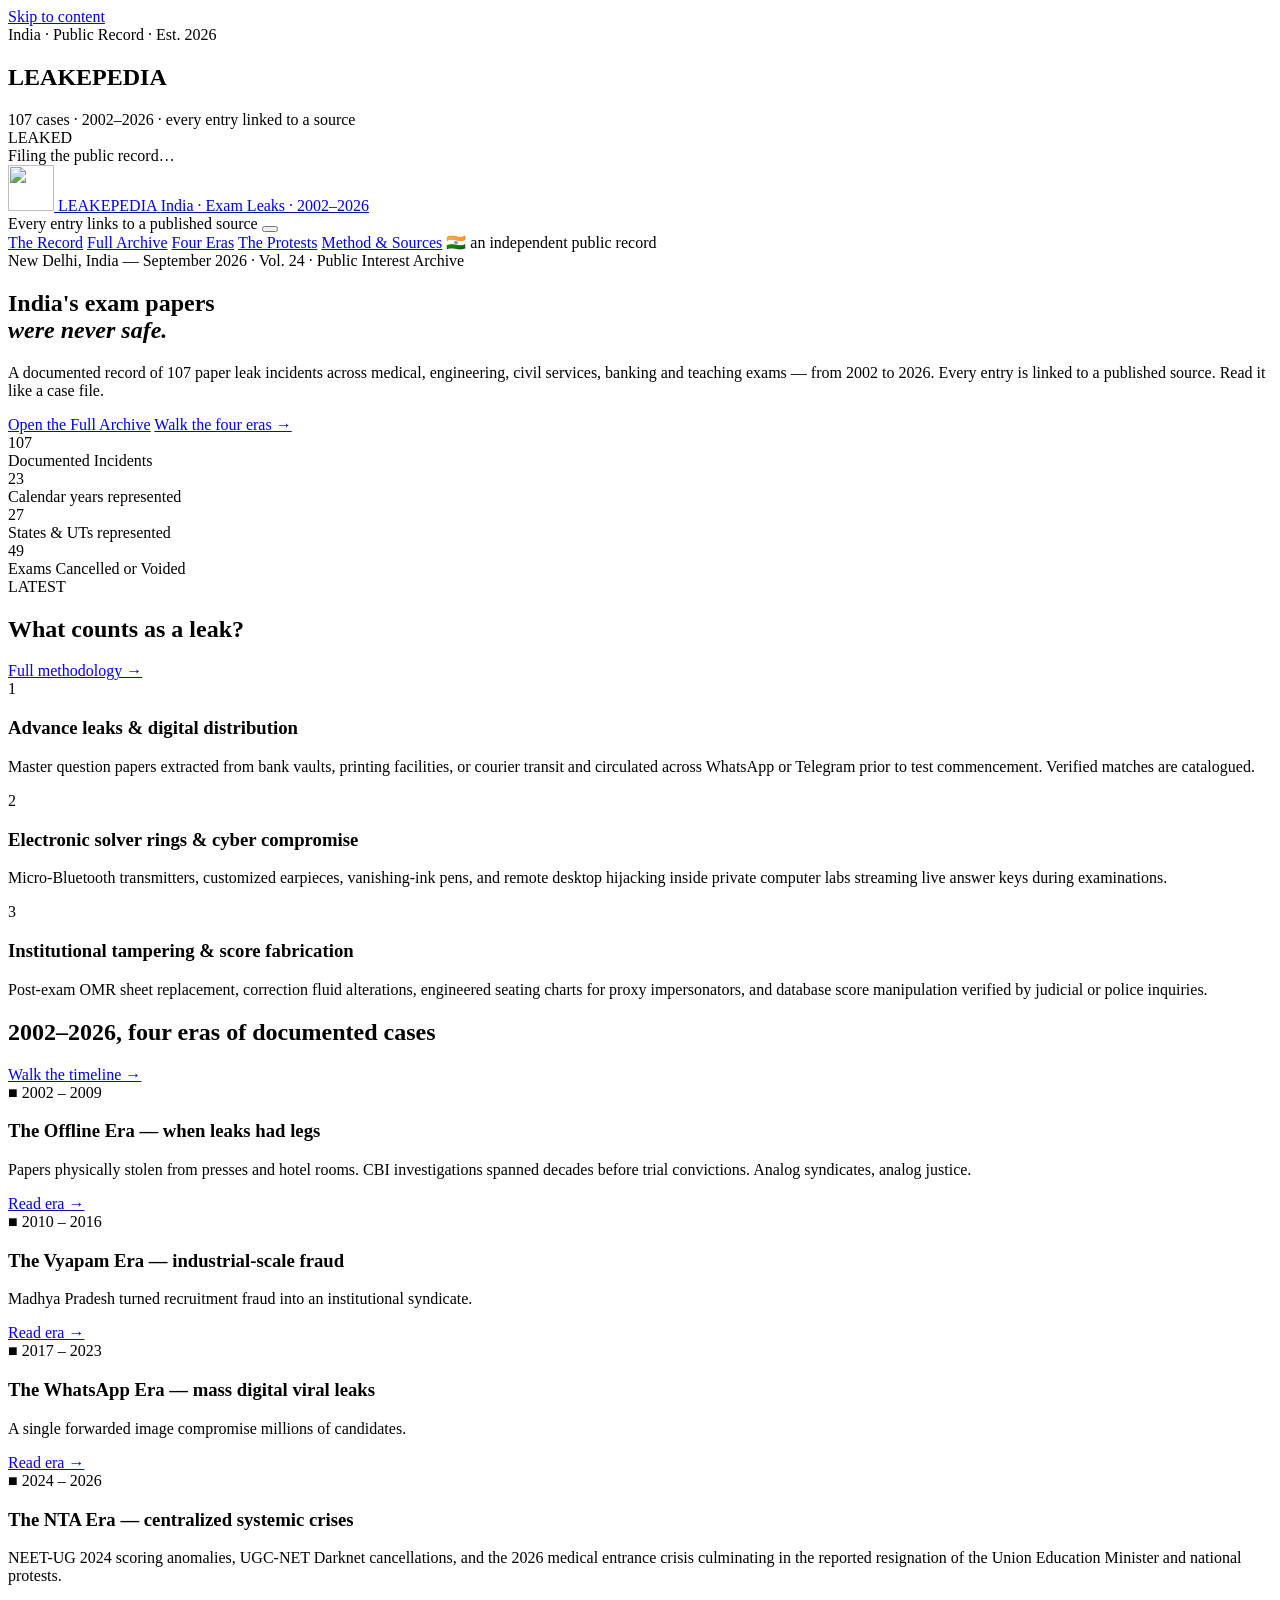
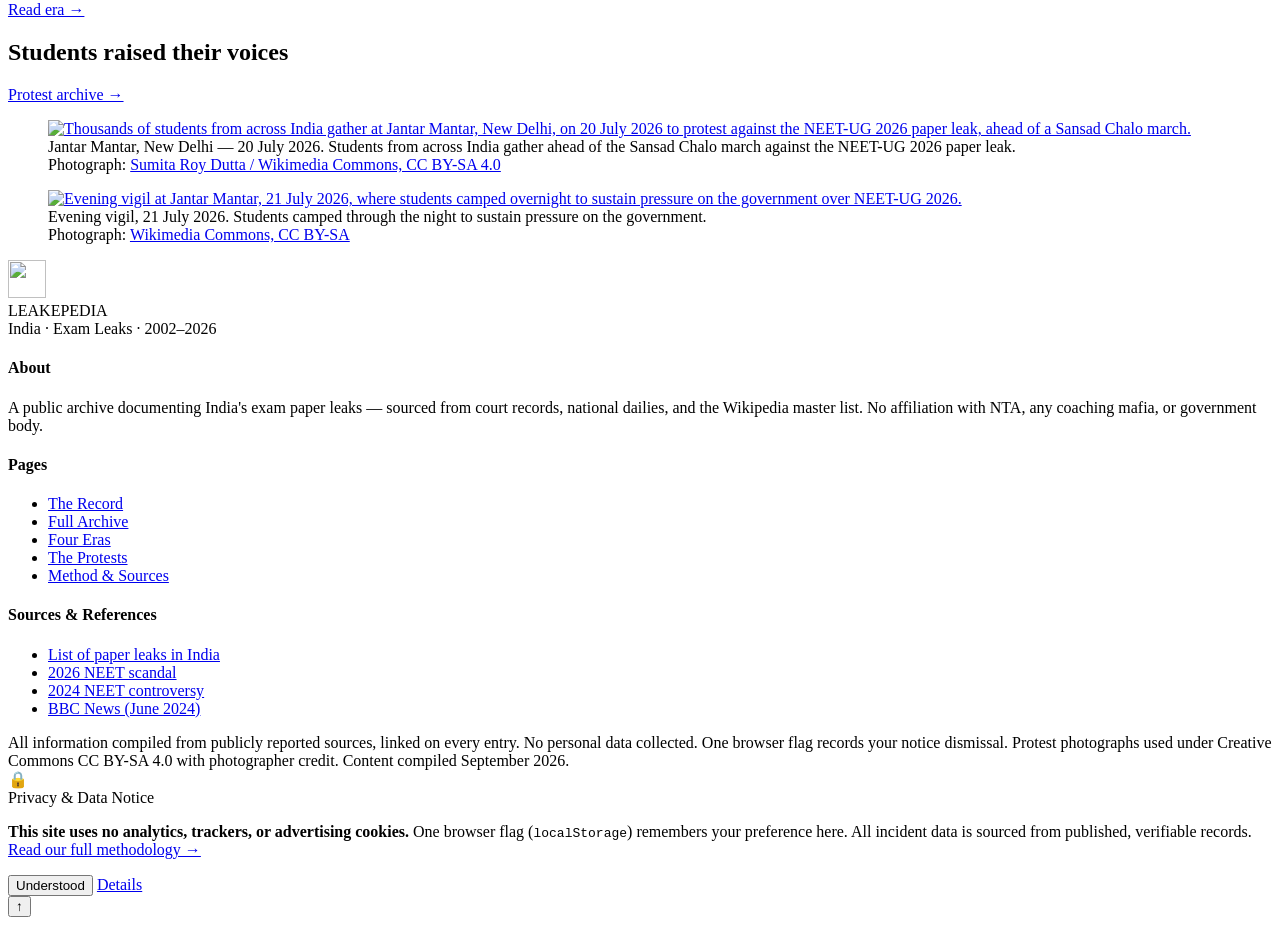
==== index.html @ 53041fb7 "Add files via upload" ====
<!DOCTYPE html>
<html lang="en">
<head>
  <meta charset="UTF-8">
  <meta name="viewport" content="width=device-width, initial-scale=1.0">
  <title>LEAKEPEDIA — India's Exam Paper Leak Archive · 2002–2026</title>
  <meta name="description" content="107 documented Indian exam leak records — medical, engineering, civil services, banking. Every entry is linked to a published source. A public record, not a hot take. A public record, not a hot take.">
  <meta name="theme-color" content="#c2331f">
  <link rel="canonical" href="https://leakepedia.in/">

  <meta property="og:title" content="LEAKEPEDIA — India's Exam Paper Leak Archive">
  <meta property="og:description" content="107 documented incidents. Medical, engineering, civil services — since 2002. Every entry is linked to a published source.">
  <meta property="og:type" content="website">
  <meta property="og:url" content="https://leakepedia.in/">
  <meta property="og:image" content="https://leakepedia.in/assets/og-image.png">
  <meta name="twitter:card" content="summary_large_image">
  <meta name="twitter:title" content="LEAKEPEDIA — India's Exam Paper Leak Archive">
  <meta name="twitter:description" content="107 documented incidents. Medical, engineering, civil services — since 2002. Every entry is linked to a published source.">

  <link rel="manifest" href="manifest.json">
  <link rel="icon" type="image/png" href="assets/icon-192.png">
  <link rel="apple-touch-icon" href="assets/apple-touch-icon.png">

  <link rel="preconnect" href="https://fonts.googleapis.com">
  <link rel="preconnect" href="https://fonts.gstatic.com" crossorigin>
  <link href="https://fonts.googleapis.com/css2?family=Fraunces:ital,opsz,wght@0,9..144,400;0,9..144,600;0,9..144,700;1,9..144,600;1,9..144,700&family=Archivo:wght@400;500;600;700;800&family=Courier+Prime:ital,wght@0,400;0,700;1,400&display=swap" rel="stylesheet">
  <link rel="stylesheet" href="assets/style.css">
</head>
<body>

  <a class="skip-link" href="#main">Skip to content</a>

  <div class="splash" id="splash" aria-hidden="true">
    <div class="splash-paper">
      <div class="splash-dateline">India · Public Record · Est. 2026</div>
      <h2 class="splash-masthead">
        <span class="sp-letter" style="--i:0">L</span><span class="sp-letter" style="--i:1">E</span><span class="sp-letter" style="--i:2">A</span><span class="sp-letter" style="--i:3">K</span><span class="sp-letter" style="--i:4">E</span><span class="sp-letter" style="--i:5">P</span><span class="sp-letter" style="--i:6">E</span><span class="sp-letter" style="--i:7">D</span><span class="sp-letter" style="--i:8">I</span><span class="sp-letter" style="--i:9">A</span><span class="sp-caret" aria-hidden="true"></span>
      </h2>
      <div class="splash-note">107 cases · 2002–2026 · every entry linked to a source</div>
      <div class="splash-stamp" aria-hidden="true">LEAKED</div>
      <div class="splash-rule"></div>
      <div class="splash-loading">
        <div class="splash-loading-bar"></div>
        <div class="splash-loading-text">Filing the public record…</div>
      </div>
    </div>
  </div>

  <header class="topbar">
    <div class="wrap">
      <div class="topbar-row">
        <a class="brand" href="index.html">
          <span class="brand-logo"><img src="assets/logo-512.png" alt="" width="46" height="46"></span>
          <span class="brand-text">
            <span class="brand-name">LEAKEPEDIA</span>
            <span class="brand-sub">India · Exam Leaks · 2002–2026</span>
          </span>
        </a>
        <div class="topbar-right">
          <span class="verify-strip"><span class="dot"></span>Every entry links to a published source</span>
          <button class="nav-toggle" id="nav-toggle" aria-expanded="false" aria-controls="main-nav" aria-label="Open menu">
            <span class="nav-toggle-bar"></span>
            <span class="nav-toggle-bar"></span>
            <span class="nav-toggle-bar"></span>
          </button>
        </div>
      </div>
      <nav class="nav" id="main-nav" aria-label="Main navigation">
        <a class="tab active" href="index.html" aria-current="page">The Record</a>
        <a class="tab" href="archive.html">Full Archive</a>
        <a class="tab" href="timeline.html">Four Eras</a>
        <a class="tab" href="protests.html">The Protests</a>
        <a class="tab" href="about.html">Method &amp; Sources</a>
        <span class="nav-note">🇮🇳 an independent public record</span>
      </nav>
    </div>
  </header>

  <main id="main">

    <section class="hero wrap">
      <div class="hero-masthead">
        <div class="hero-dateline">New Delhi, India — September 2026 · Vol. 24 · Public Interest Archive</div>

        <h1>India's exam papers<br><em>were never safe.</em></h1>

        <p class="hero-deck">
          A documented record of 107 paper leak incidents across medical, engineering,
          civil services, banking and teaching exams — from 2002 to 2026. Every entry
          is linked to a published source. Read it like a case file.
        </p>

        <div class="hero-cta">
          <a class="btn red lg" href="archive.html">Open the Full Archive</a>
          <a class="hero-link" href="timeline.html">Walk the four eras →</a>
        </div>
      </div>

      <div class="stat-bar" id="stat-bar">
        <div class="stat-cell">
          <div class="stat-num red" id="stat-incidents">107</div>
          <div class="stat-lbl">Documented Incidents</div>
        </div>
        <div class="stat-cell">
          <div class="stat-num" id="stat-years">23</div>
          <div class="stat-lbl">Calendar years represented</div>
        </div>
        <div class="stat-cell">
          <div class="stat-num" id="stat-states">27</div>
          <div class="stat-lbl">States &amp; UTs represented</div>
        </div>
        <div class="stat-cell">
          <div class="stat-num" id="stat-cancelled">49</div>
          <div class="stat-lbl">Exams Cancelled or Voided</div>
        </div>
      </div>
    </section>

    <section class="ticker-band wrap" aria-label="Recent leaks ticker">
      <div class="ticker-shell">
        <div class="ticker-label"><span class="live-dot" aria-hidden="true"></span>LATEST</div>
        <div class="ticker-viewport" role="marquee" aria-live="off">
          <div class="ticker-track" id="ticker-track"></div>
        </div>
      </div>
    </section>

    <section class="section wrap">
      <div class="section-head">
        <h2>What counts as a leak?</h2>
        <a class="more" href="about.html">Full methodology →</a>
      </div>
      <div class="leak-grid">
        <div class="leak-card reveal">
          <div class="seal" aria-hidden="true">1</div>
          <h3>Advance leaks &amp; digital distribution</h3>
          <p>Master question papers extracted from bank vaults, printing facilities, or courier transit and circulated across WhatsApp or Telegram prior to test commencement. Verified matches are catalogued.</p>
        </div>
        <div class="leak-card reveal">
          <div class="seal" aria-hidden="true">2</div>
          <h3>Electronic solver rings &amp; cyber compromise</h3>
          <p>Micro-Bluetooth transmitters, customized earpieces, vanishing-ink pens, and remote desktop hijacking inside private computer labs streaming live answer keys during examinations.</p>
        </div>
        <div class="leak-card reveal">
          <div class="seal" aria-hidden="true">3</div>
          <h3>Institutional tampering &amp; score fabrication</h3>
          <p>Post-exam OMR sheet replacement, correction fluid alterations, engineered seating charts for proxy impersonators, and database score manipulation verified by judicial or police inquiries.</p>
        </div>
      </div>
    </section>

    <section class="section wrap">
      <div class="section-head">
        <h2>2002–2026, four eras of documented cases</h2>
        <a class="more" href="timeline.html">Walk the timeline →</a>
      </div>
      <div class="bento-grid">
        <div class="bento-card span-8 reveal">
          <div class="mc-date">■ 2002 – 2009</div>
          <h3>The Offline Era — when leaks had legs</h3>
          <p>Papers physically stolen from presses and hotel rooms. CBI investigations spanned decades before trial convictions. Analog syndicates, analog justice.</p>
          <a class="more-link" href="timeline.html#era-1">Read era →</a>
        </div>
        <div class="bento-card span-4 reveal">
          <div class="mc-date">■ 2010 – 2016</div>
          <h3>The Vyapam Era — industrial-scale fraud</h3>
          <p>Madhya Pradesh turned recruitment fraud into an institutional syndicate.</p>
          <a class="more-link" href="timeline.html#era-2">Read era →</a>
        </div>
        <div class="bento-card span-4 reveal">
          <div class="mc-date">■ 2017 – 2023</div>
          <h3>The WhatsApp Era — mass digital viral leaks</h3>
          <p>A single forwarded image compromise millions of candidates.</p>
          <a class="more-link" href="timeline.html#era-3">Read era →</a>
        </div>
        <div class="bento-card span-8 reveal">
          <div class="mc-date">■ 2024 – 2026</div>
          <h3>The NTA Era — centralized systemic crises</h3>
          <p>NEET-UG 2024 scoring anomalies, UGC-NET Darknet cancellations, and the 2026 medical entrance crisis culminating in the reported resignation of the Union Education Minister and national protests.</p>
          <a class="more-link" href="timeline.html#era-4">Read era →</a>
        </div>
      </div>
    </section>

    <section class="section wrap">
      <div class="section-head">
        <h2>Students raised their voices</h2>
        <a class="more" href="protests.html">Protest archive →</a>
      </div>
      <div class="gallery">
        <figure class="frame wide-frame reveal">
          <a href="https://commons.wikimedia.org/wiki/File:Students_from_All_Over_India_protesting_against_2026_NEET_UG_paper_leak_place_Jantar_Mantar_on_20_July_2026_ahead_of_Parliament_March_25.jpg" target="_blank" rel="noopener">
            <img src="https://commons.wikimedia.org/wiki/Special:FilePath/Students_from_All_Over_India_protesting_against_2026_NEET_UG_paper_leak_place_Jantar_Mantar_on_20_July_2026_ahead_of_Parliament_March_25.jpg?width=1600"
                 alt="Thousands of students from across India gather at Jantar Mantar, New Delhi, on 20 July 2026 to protest against the NEET-UG 2026 paper leak, ahead of a Sansad Chalo march."
                 loading="lazy">
          </a>
          <figcaption>
            <div class="cap-title">Jantar Mantar, New Delhi — 20 July 2026. Students from across India gather ahead of the Sansad Chalo march against the NEET-UG 2026 paper leak.</div>
            <div class="cap-meta">Photograph: <a href="https://commons.wikimedia.org/wiki/File:Students_from_All_Over_India_protesting_against_2026_NEET_UG_paper_leak_place_Jantar_Mantar_on_20_July_2026_ahead_of_Parliament_March_25.jpg" target="_blank" rel="noopener">Sumita Roy Dutta / Wikimedia Commons, CC BY-SA 4.0</a></div>
          </figcaption>
        </figure>
        <figure class="frame reveal">
          <a href="https://commons.wikimedia.org/wiki/File:Evening_at_Jantar_Mantar_Protest_21st_July_2026.jpg" target="_blank" rel="noopener">
            <img src="https://commons.wikimedia.org/wiki/Special:FilePath/Evening_at_Jantar_Mantar_Protest_21st_July_2026.jpg?width=900"
                 alt="Evening vigil at Jantar Mantar, 21 July 2026, where students camped overnight to sustain pressure on the government over NEET-UG 2026."
                 loading="lazy">
          </a>
          <figcaption>
            <div class="cap-title">Evening vigil, 21 July 2026. Students camped through the night to sustain pressure on the government.</div>
            <div class="cap-meta">Photograph: <a href="https://commons.wikimedia.org/wiki/File:Evening_at_Jantar_Mantar_Protest_21st_July_2026.jpg" target="_blank" rel="noopener">Wikimedia Commons, CC BY-SA</a></div>
          </figcaption>
        </figure>

      </div>
    </section>

    <section class="wrap">
      <div id="disclaimer-block"></div>
    </section>

  </main>

  <footer class="footer">
    <div class="wrap">
      <div class="footer-masthead">
        <span class="brand-logo" style="width:38px;height:38px;"><img src="assets/logo-512.png" alt="" width="38" height="38"></span>
        <div>
          <div class="footer-brand-name">LEAKEPEDIA</div>
          <div class="footer-brand-sub">India · Exam Leaks · 2002–2026</div>
        </div>
      </div>
      <div class="footer-grid">
        <div>
          <h4>About</h4>
          <p>A public archive documenting India's exam paper leaks — sourced from court records, national dailies, and the Wikipedia master list. No affiliation with NTA, any coaching mafia, or government body.</p>
        </div>
        <div>
          <h4>Pages</h4>
          <ul>
            <li><a href="index.html">The Record</a></li>
            <li><a href="archive.html">Full Archive</a></li>
            <li><a href="timeline.html">Four Eras</a></li>
            <li><a href="protests.html">The Protests</a></li>
            <li><a href="about.html">Method &amp; Sources</a></li>
          </ul>
        </div>
        <div>
          <h4>Sources & References</h4>
          <ul>
            <li><a href="https://en.wikipedia.org/wiki/List_of_paper_leaks_in_India" target="_blank" rel="noopener">List of paper leaks in India</a></li>
            <li><a href="https://en.wikipedia.org/wiki/2026_NEET_scandal" target="_blank" rel="noopener">2026 NEET scandal</a></li>
            <li><a href="https://en.wikipedia.org/wiki/2024_NEET_controversy" target="_blank" rel="noopener">2024 NEET controversy</a></li>
            <li><a href="https://www.bbc.com/news/articles/c511j589npyo" target="_blank" rel="noopener">BBC News (June 2024)</a></li>
          </ul>
        </div>
      </div>
      <div class="fineprint">
        All information compiled from publicly reported sources, linked on every entry. No personal data collected. One browser flag records your notice dismissal. Protest photographs used under Creative Commons CC BY-SA 4.0 with photographer credit. Content compiled September <span class="js-year">2026</span>.
      </div>
    </div>
  </footer>

  <div class="cookiebar" id="cookiebar" role="dialog" aria-label="Privacy notice" aria-live="polite">
    <div class="cb-icon" aria-hidden="true">🔒</div>
    <div class="cb-text">
      <div class="cb-title">Privacy &amp; Data Notice</div>
      <p>
        <b>This site uses no analytics, trackers, or advertising cookies.</b>
        One browser flag (<code>localStorage</code>) remembers your preference here.
        All incident data is sourced from published, verifiable records.
        <a href="about.html">Read our full methodology →</a>
      </p>
    </div>
    <div class="cb-actions">
      <button class="btn small red" id="cookie-ok">Understood</button>
      <a class="btn small ghost" href="about.html">Details</a>
    </div>
  </div>

  <button class="back-to-top" id="back-to-top" aria-label="Back to top" title="Back to top">↑</button>

  <noscript>
    <style>.splash{display:none!important}</style>
    <div style="background:#c2331f;color:#fff;text-align:center;padding:14px 24px;font-family:sans-serif;font-size:14px;position:fixed;top:0;left:0;right:0;z-index:9999">
      JavaScript is required to browse the live archive. Please enable it, or visit the
      <a href="https://en.wikipedia.org/wiki/List_of_paper_leaks_in_India" style="color:#fff;font-weight:700">Wikipedia source list</a> directly.
    </div>
  </noscript>

  <script>
    (function() {
      var splash = document.getElementById('splash');
      if (!splash) return;
      try {
        if (sessionStorage.getItem('leakepedia_splash_seen')) {
          splash.remove();
          return;
        }
        sessionStorage.setItem('leakepedia_splash_seen', '1');
      } catch (e) { /* private mode — treat every visit as first */ }
      setTimeout(function() {
        splash.classList.add('hide');
        setTimeout(function() { splash.remove(); }, 900);
      }, 1200);
    })();
  </script>

  <script src="assets/data.js"></script>
  <script src="assets/app.js"></script>
</body>
</html>
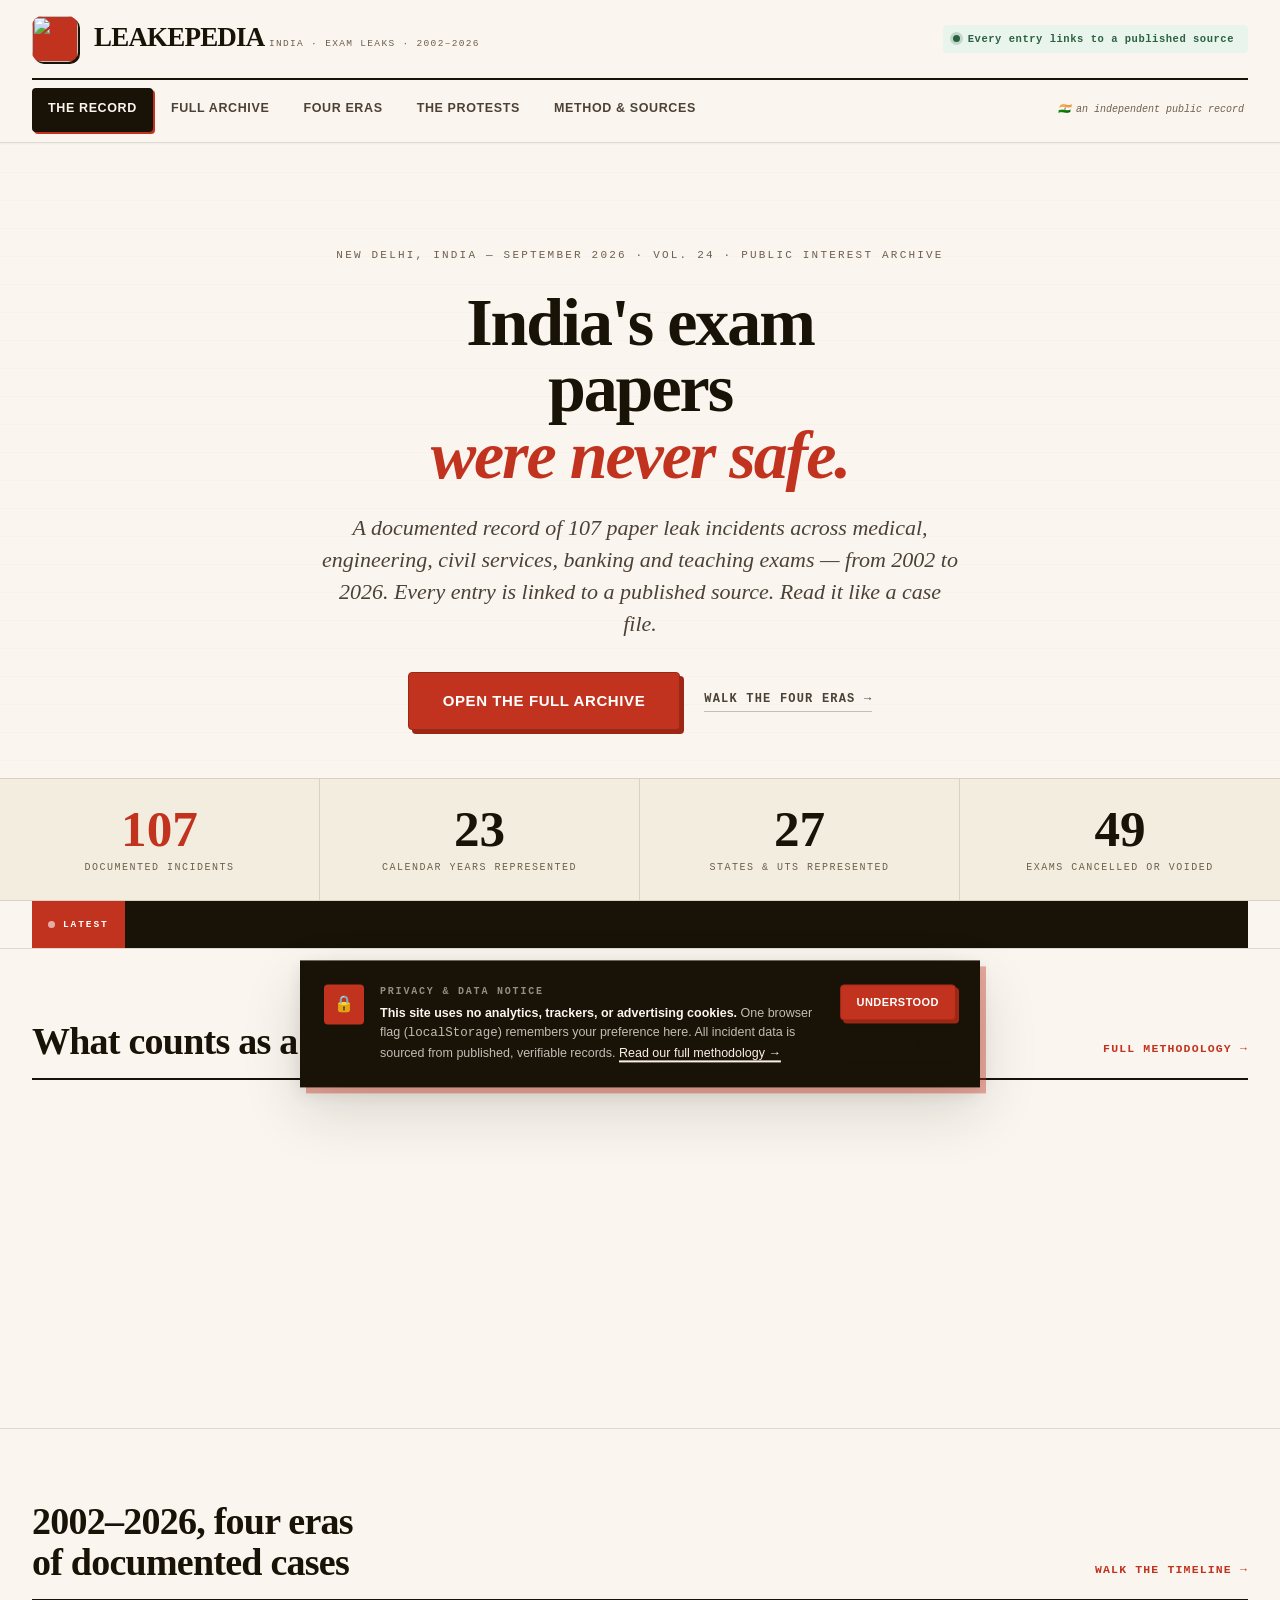
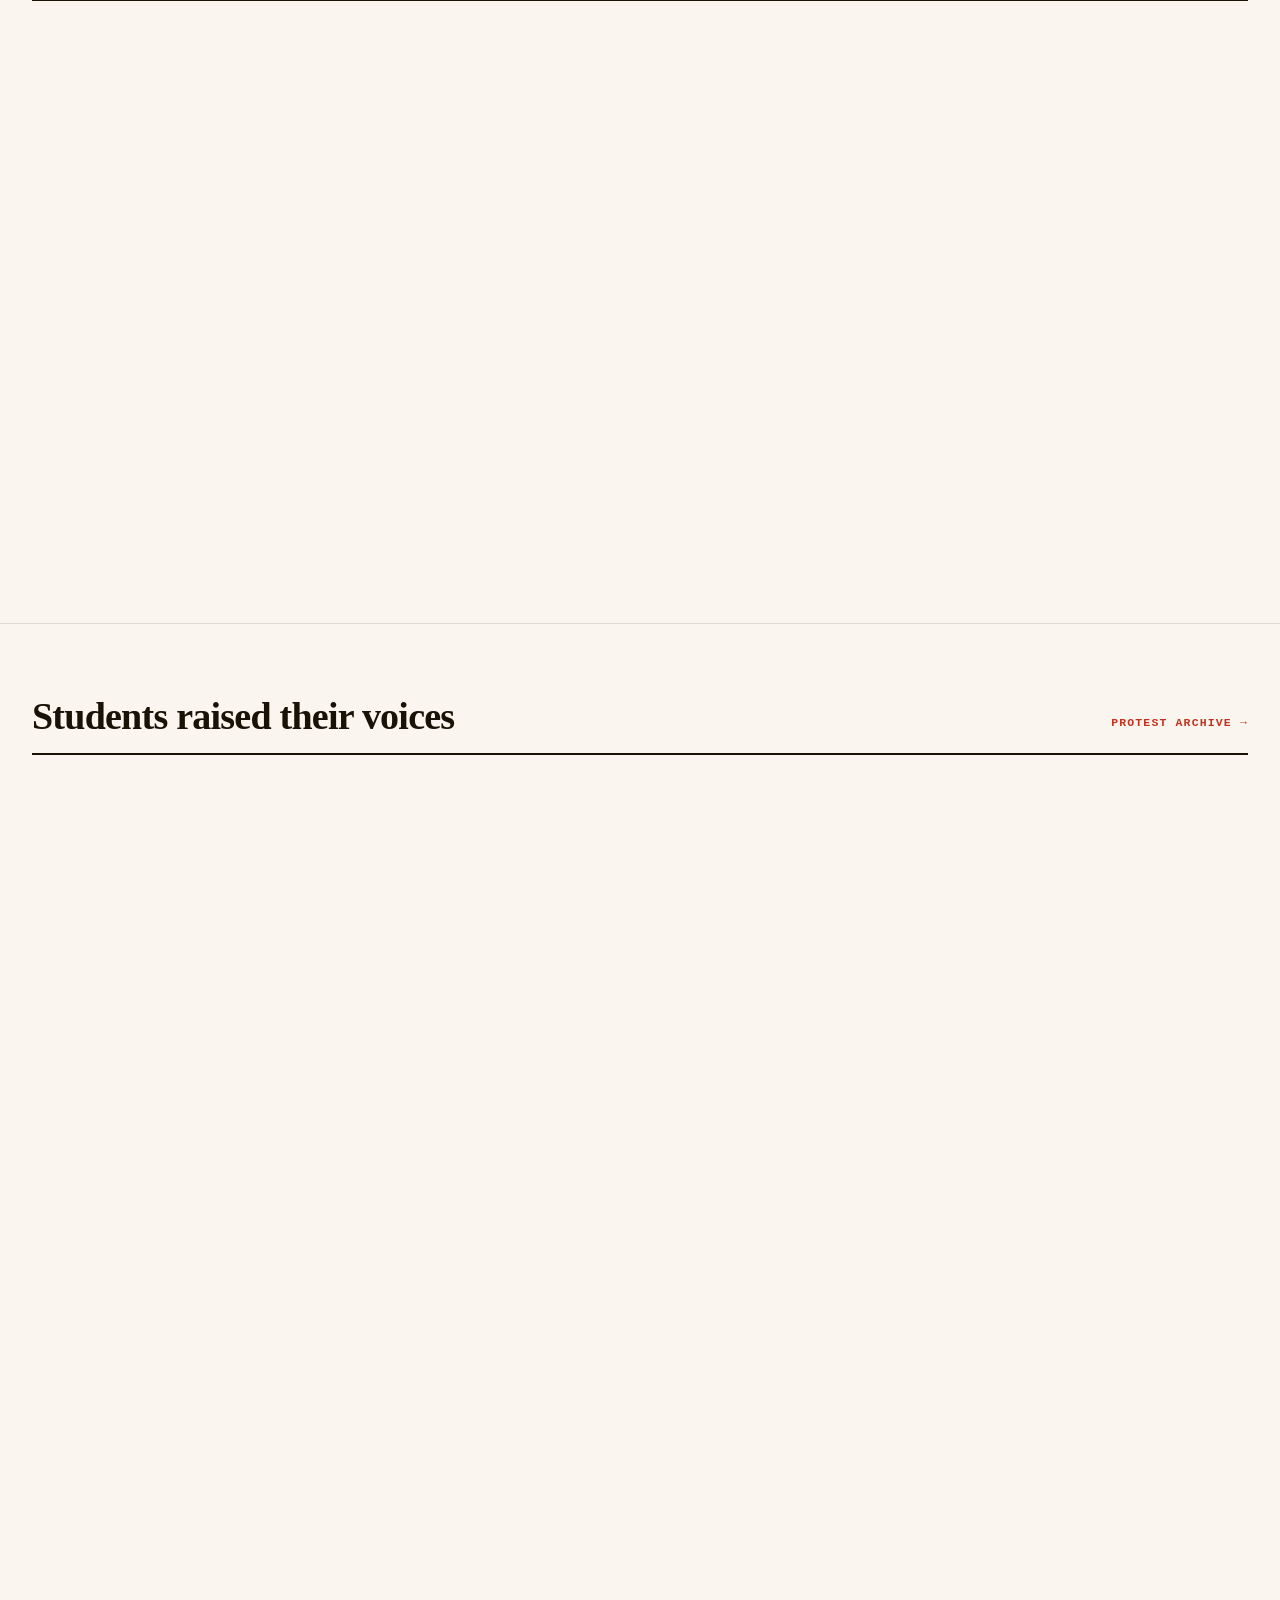
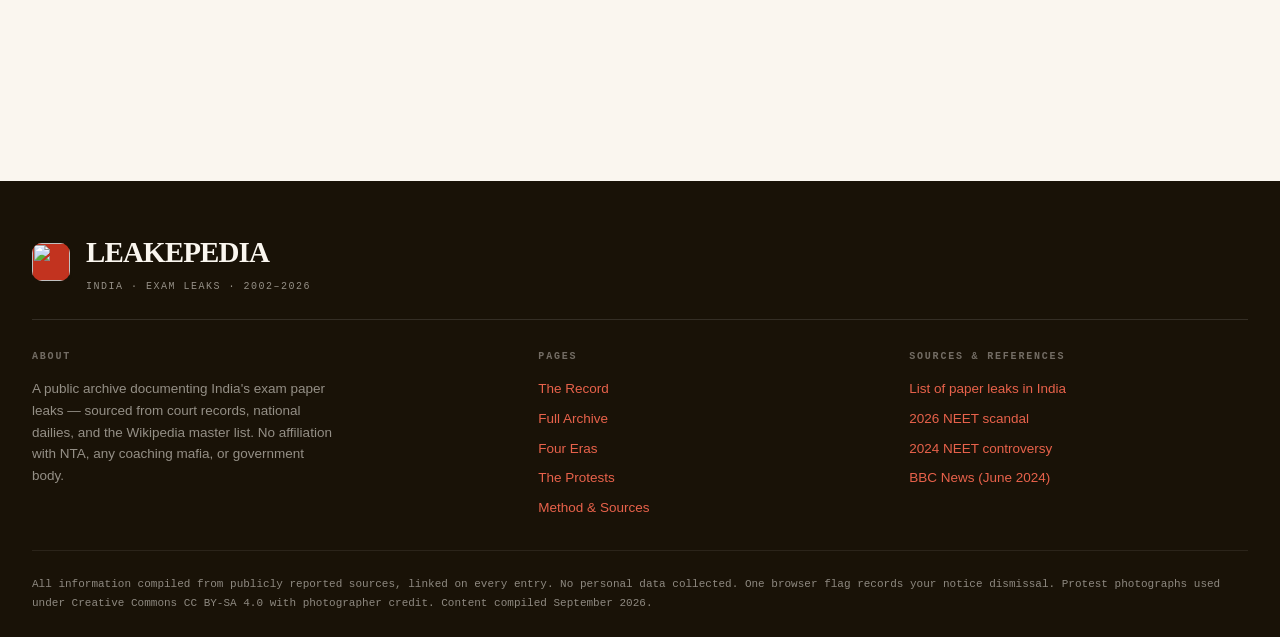
==== commit 0e76bf63: "Change stylesheet link to relative path Updated the stylesheet link to use a relative path." ====
--- a/index.html
+++ b/index.html
@@ -24,7 +24,7 @@
   <link rel="preconnect" href="https://fonts.googleapis.com">
   <link rel="preconnect" href="https://fonts.gstatic.com" crossorigin>
   <link href="https://fonts.googleapis.com/css2?family=Fraunces:ital,opsz,wght@0,9..144,400;0,9..144,600;0,9..144,700;1,9..144,600;1,9..144,700&family=Archivo:wght@400;500;600;700;800&family=Courier+Prime:ital,wght@0,400;0,700;1,400&display=swap" rel="stylesheet">
-  <link rel="stylesheet" href="assets/style.css">
+  <link rel="stylesheet" href="style.css">
 </head>
 <body>
 
@@ -308,4 +308,4 @@
   <script src="assets/data.js"></script>
   <script src="assets/app.js"></script>
 </body>
-</html>+</html>
--- a/style.css
+++ b/style.css
@@ -0,0 +1,1646 @@
+:root {
+  --paper:      #faf6ef;
+  --paper-2:    #f3eddf;
+  --paper-3:    #e9dfcc;
+  --ink:        #191207;
+  --ink-soft:   #4c4136;
+  --ink-faint:  #6f5f4c;
+  --ink-ghost:  #b9ab97;
+
+  --red:        #c2331f;
+  --red-deep:   #9c2715;
+  --red-soft:   #fdeeea;
+  --red-text:   #8a1f0e;
+
+  --gold:       #a3781f;
+  --gold-soft:  #fbf3e2;
+
+  --green:      #2a6240;
+  --green-soft: #e9f4ec;
+  --amber:      #815b0a;
+  --amber-soft: #fbf2dd;
+  --teal:       #1a5f6a;
+  --teal-soft:  #e8f5f7;
+  --purple:     #5a3d8a;
+  --purple-soft:#f3eefc;
+
+  --rule:       rgba(25,18,7,0.12);
+  --rule-dark:  rgba(25,18,7,0.24);
+
+  --sp-1: 8px;
+  --sp-2: 16px;
+  --sp-3: 24px;
+  --sp-4: 32px;
+  --sp-5: 48px;
+  --sp-6: 64px;
+  --sp-7: 96px;
+
+  --font-display: "Fraunces", "Georgia", serif;
+  --font-body:    "Archivo", "Helvetica Neue", Arial, sans-serif;
+  --font-mono:    "Courier Prime", "Courier New", monospace;
+
+  --text-xs:  11.5px;
+  --text-sm:  13.5px;
+  --text-base: 16px;
+  --text-lg:  18px;
+  --text-xl:  22px;
+  --text-2xl: 29px;
+  --text-3xl: 38px;
+  --text-4xl: 52px;
+  --text-5xl: 68px;
+
+  --max-w: 1280px;
+  --col-w: 780px;
+
+  --r-sm: 4px;
+  --r-md: 10px;
+  --r-lg: 16px;
+
+  --shadow-sm:    0 1px 2px rgba(25,18,7,0.05), 0 2px 8px rgba(25,18,7,0.06);
+  --shadow-md:    0 2px 6px rgba(25,18,7,0.08), 0 12px 28px rgba(25,18,7,0.10);
+  --shadow-lg:    0 6px 18px rgba(25,18,7,0.10), 0 24px 60px rgba(25,18,7,0.14);
+  --shadow-paper: 3px 3px 0 rgba(25,18,7,0.08), 7px 7px 0 rgba(25,18,7,0.04);
+}
+
+*, *::before, *::after { box-sizing: border-box; margin: 0; padding: 0; }
+
+html {
+  scroll-behavior: smooth;
+  scroll-padding-top: 96px;
+  overflow-x: hidden;
+  -webkit-text-size-adjust: 100%;
+  text-size-adjust: 100%;
+}
+
+body {
+  background: var(--paper);
+  color: var(--ink);
+  font-family: var(--font-body);
+  font-size: var(--text-base);
+  line-height: 1.6;
+  overflow-x: hidden;
+  -webkit-font-smoothing: antialiased;
+  -moz-osx-font-smoothing: grayscale;
+}
+
+body::before {
+  content: "";
+  position: fixed;
+  inset: 0;
+  background-image:
+    repeating-linear-gradient(
+      0deg,
+      transparent,
+      transparent 27px,
+      rgba(25,18,7,0.016) 27px,
+      rgba(25,18,7,0.016) 28px
+    );
+  pointer-events: none;
+  z-index: 0;
+}
+
+::-webkit-scrollbar { width: 10px; }
+::-webkit-scrollbar-track { background: var(--paper-2); }
+::-webkit-scrollbar-thumb { background: var(--ink-ghost); border-radius: 5px; border: 2px solid var(--paper-2); }
+
+:focus-visible {
+  outline: 3px solid var(--red);
+  outline-offset: 2px;
+}
+
+a, button, .btn, .era-chip, input, select {
+  touch-action: manipulation;
+  -webkit-tap-highlight-color: transparent;
+}
+.btn, .era-chip, .nav a.tab, input, select, .nav-toggle { min-height: 44px; }
+
+img { max-width: 100%; display: block; height: auto; }
+
+a {
+  color: var(--red);
+  text-decoration-thickness: 1.5px;
+  text-underline-offset: 3px;
+  transition: color 0.15s;
+}
+a:hover { color: var(--red-deep); }
+
+h1, h2, h3, h4 {
+  font-family: var(--font-display);
+  font-weight: 700;
+  letter-spacing: -0.02em;
+  line-height: 1.08;
+  color: var(--ink);
+  text-wrap: balance;
+}
+
+h1 { font-size: clamp(38px, 5.5vw, var(--text-5xl)); }
+h2 { font-size: clamp(26px, 3.2vw, var(--text-3xl)); }
+h3 { font-size: clamp(17px, 2vw, var(--text-xl)); }
+h4 { font-size: var(--text-xs); letter-spacing: 0.08em; text-transform: uppercase; }
+
+p { max-width: 72ch; }
+
+::selection { background: rgba(194,51,31,0.18); color: var(--red-deep); }
+
+.wrap   { max-width: var(--max-w); margin-inline: auto; padding-inline: clamp(16px, 3vw, 32px); position: relative; z-index: 1; }
+.narrow { max-width: var(--col-w); margin-inline: auto; padding-inline: clamp(16px, 3vw, 32px); position: relative; z-index: 1; }
+
+.grid {
+  display: grid;
+  grid-template-columns: repeat(12, 1fr);
+  gap: var(--sp-3) var(--sp-3);
+}
+.col-3  { grid-column: span 3; }
+.col-4  { grid-column: span 4; }
+.col-5  { grid-column: span 5; }
+.col-6  { grid-column: span 6; }
+.col-7  { grid-column: span 7; }
+.col-8  { grid-column: span 8; }
+.col-12 { grid-column: span 12; }
+
+.skip-link {
+  position: fixed;
+  top: var(--sp-2);
+  left: var(--sp-2);
+  z-index: 400;
+  background: var(--ink);
+  color: var(--paper);
+  padding: var(--sp-2) var(--sp-3);
+  font-family: var(--font-mono);
+  font-size: var(--text-xs);
+  font-weight: 700;
+  letter-spacing: 0.08em;
+  text-transform: uppercase;
+  text-decoration: none;
+  border-radius: var(--r-sm);
+  transform: translateY(-200%);
+  transition: transform 0.2s ease;
+}
+.skip-link:focus-visible { transform: translateY(0); }
+
+.btn {
+  display: inline-flex;
+  align-items: center;
+  justify-content: center;
+  gap: var(--sp-1);
+  padding: 11px 26px;
+  border-radius: var(--r-sm);
+  border: 1.5px solid var(--ink);
+  cursor: pointer;
+  font-family: var(--font-body);
+  font-weight: 700;
+  font-size: 13px;
+  letter-spacing: 0.04em;
+  text-transform: uppercase;
+  text-decoration: none;
+  color: var(--ink);
+  background: var(--paper);
+  box-shadow: 3px 3px 0 var(--ink);
+  transition: transform 0.1s ease, box-shadow 0.1s ease, background 0.15s ease, color 0.15s ease, border-color 0.15s ease;
+}
+.btn:hover {
+  transform: translate(-2px, -2px);
+  box-shadow: 5px 5px 0 var(--ink);
+  color: var(--ink);
+}
+.btn:active { transform: translate(1px,1px); box-shadow: 1px 1px 0 var(--ink); }
+.btn:focus-visible { outline: 3px solid var(--red); outline-offset: 3px; }
+.btn:disabled { opacity: 0.45; cursor: not-allowed; box-shadow: none; transform: none; }
+.btn.red {
+  background: var(--red);
+  border-color: var(--red-deep);
+  color: #fff;
+  box-shadow: 3px 3px 0 var(--red-deep);
+}
+.btn.red:hover {
+  background: var(--red-deep);
+  box-shadow: 5px 5px 0 var(--ink);
+  color: #fff;
+}
+.btn.ghost { background: transparent; box-shadow: none; }
+.btn.ghost:hover { box-shadow: 3px 3px 0 var(--ink); background: var(--paper-2); }
+.btn.small { padding: 7px 16px; font-size: 11px; min-height: 36px; }
+.btn.lg { padding: 16px 34px; font-size: 15px; box-shadow: 4px 4px 0 var(--red-deep); }
+.btn.lg:hover { box-shadow: 7px 7px 0 var(--ink); }
+
+.chip {
+  display: inline-flex;
+  align-items: center;
+  gap: 4px;
+  padding: 4px 10px;
+  border-radius: 3px;
+  font-family: var(--font-mono);
+  font-size: 10px;
+  font-weight: 700;
+  letter-spacing: 0.06em;
+  text-transform: uppercase;
+  background: var(--paper-2);
+  color: var(--ink-soft);
+  border: 1px solid var(--rule);
+}
+.chip.red    { background: var(--red-soft);    color: var(--red-text);  border-color: rgba(194,51,31,0.22); }
+.chip.green  { background: var(--green-soft);  color: var(--green);     border-color: rgba(42,98,64,0.22); }
+.chip.amber  { background: var(--amber-soft);  color: var(--amber);     border-color: rgba(129,91,10,0.22); }
+.chip.teal   { background: var(--teal-soft);   color: var(--teal);      border-color: rgba(26,95,106,0.22); }
+.chip.plain  { background: transparent; border-color: transparent; color: var(--ink-soft); }
+
+.kicker {
+  display: inline-flex;
+  align-items: center;
+  gap: 10px;
+  font-family: var(--font-mono);
+  font-size: var(--text-xs);
+  font-weight: 700;
+  letter-spacing: 0.2em;
+  text-transform: uppercase;
+  color: var(--red);
+  margin-bottom: var(--sp-2);
+}
+.kicker::before {
+  content: "■";
+  font-size: 8px;
+  color: var(--red);
+}
+
+.breaking-badge {
+  display: inline-flex;
+  align-items: center;
+  gap: 6px;
+  background: var(--red);
+  color: #fff;
+  font-family: var(--font-mono);
+  font-size: 9px;
+  font-weight: 700;
+  letter-spacing: 0.2em;
+  text-transform: uppercase;
+  padding: 4px 10px;
+  border-radius: var(--r-sm);
+}
+
+.topbar {
+  position: sticky;
+  top: 0;
+  z-index: 60;
+  background: rgba(250,246,239,0.92);
+  backdrop-filter: blur(10px);
+  -webkit-backdrop-filter: blur(10px);
+  border-bottom: 1px solid var(--rule);
+  box-shadow: 0 1px 0 rgba(25,18,7,0.03);
+}
+.topbar > .wrap { padding-top: var(--sp-2); padding-bottom: var(--sp-1); }
+.topbar-row {
+  display: flex;
+  align-items: center;
+  gap: var(--sp-2);
+  padding-bottom: var(--sp-2);
+  border-bottom: 2px solid var(--ink);
+}
+
+.brand {
+  display: flex;
+  align-items: center;
+  gap: var(--sp-2);
+  text-decoration: none;
+  color: var(--ink);
+  min-height: 44px;
+}
+.brand:hover { color: var(--ink); }
+.brand-logo {
+  width: 46px;
+  height: 46px;
+  background: var(--red);
+  border-radius: var(--r-md);
+  display: grid;
+  place-items: center;
+  font-family: var(--font-display);
+  font-size: 24px;
+  font-weight: 700;
+  color: #fff;
+  flex: none;
+  letter-spacing: -0.04em;
+  box-shadow: 2px 2px 0 var(--ink);
+  overflow: hidden;
+}
+.brand-logo img {
+  width: 100%;
+  height: 100%;
+  object-fit: cover;
+  display: block;
+}
+.brand-name {
+  font-family: var(--font-display);
+  font-size: clamp(20px, 2.6vw, 27px);
+  font-weight: 700;
+  line-height: 1;
+  letter-spacing: -0.03em;
+  color: var(--ink);
+}
+.brand-sub {
+  font-family: var(--font-mono);
+  font-size: 9.5px;
+  letter-spacing: 0.14em;
+  text-transform: uppercase;
+  color: var(--ink-faint);
+  margin-top: 4px;
+}
+
+.topbar-right {
+  margin-left: auto;
+  display: flex;
+  align-items: center;
+  gap: var(--sp-2);
+}
+
+.verify-strip {
+  display: inline-flex;
+  align-items: center;
+  gap: 8px;
+  background: var(--green-soft);
+  color: var(--green);
+  border-radius: var(--r-sm);
+  padding: 6px 14px 6px 10px;
+  font-family: var(--font-mono);
+  font-size: 10.5px;
+  font-weight: 700;
+  letter-spacing: 0.05em;
+}
+.verify-strip .dot {
+  width: 7px;
+  height: 7px;
+  border-radius: 50%;
+  background: var(--green);
+  box-shadow: 0 0 0 3px rgba(42,98,64,0.2);
+  animation: verifyPulse 2s infinite;
+  flex: none;
+}
+@keyframes verifyPulse { 0%,100% { opacity: 1; } 50% { opacity: 0.4; } }
+
+.nav-toggle {
+  display: none;
+  width: 44px;
+  height: 44px;
+  padding: 10px;
+  background: var(--paper-2);
+  border: 1.5px solid var(--rule-dark);
+  border-radius: var(--r-sm);
+  cursor: pointer;
+  flex-direction: column;
+  justify-content: center;
+  align-items: center;
+  gap: 5px;
+  transition: background 0.15s ease;
+}
+.nav-toggle:hover { background: var(--paper-3); }
+.nav-toggle-bar {
+  display: block;
+  width: 20px;
+  height: 2px;
+  background: var(--ink);
+  transition: transform 0.25s ease, opacity 0.25s ease;
+}
+.nav-toggle[aria-expanded="true"] .nav-toggle-bar:nth-child(1) { transform: translateY(7px) rotate(45deg); }
+.nav-toggle[aria-expanded="true"] .nav-toggle-bar:nth-child(2) { opacity: 0; }
+.nav-toggle[aria-expanded="true"] .nav-toggle-bar:nth-child(3) { transform: translateY(-7px) rotate(-45deg); }
+
+.nav {
+  display: flex;
+  flex-wrap: wrap;
+  align-items: center;
+  gap: 2px;
+  padding: var(--sp-1) 0 2px;
+}
+.nav a.tab {
+  text-decoration: none;
+  color: var(--ink-soft);
+  font-weight: 600;
+  font-size: 12.5px;
+  letter-spacing: 0.05em;
+  text-transform: uppercase;
+  padding: 10px 16px;
+  border-radius: var(--r-sm);
+  transition: background 0.12s, color 0.12s;
+  white-space: nowrap;
+  font-family: var(--font-body);
+  position: relative;
+}
+.nav a.tab:hover { color: var(--ink); background: var(--paper-2); }
+.nav a.tab.active {
+  color: var(--paper);
+  background: var(--ink);
+  box-shadow: 2px 2px 0 var(--red);
+}
+.nav-note {
+  margin-left: auto;
+  padding-right: 4px;
+  font-family: var(--font-mono);
+  font-size: 10px;
+  color: var(--ink-faint);
+  font-style: italic;
+  white-space: nowrap;
+}
+
+.splash {
+  position: fixed;
+  inset: 0;
+  z-index: 9999;
+  background: var(--ink);
+  display: flex;
+  flex-direction: column;
+  align-items: center;
+  justify-content: center;
+  transition: opacity 0.8s ease, visibility 0.8s ease;
+}
+.splash.hide { opacity: 0; visibility: hidden; pointer-events: none; }
+.splash-paper {
+  position: relative;
+  width: min(620px, 92vw);
+  background: var(--paper);
+  padding: var(--sp-5) 52px var(--sp-4);
+  overflow: hidden;
+  box-shadow: var(--shadow-lg);
+}
+.splash-paper::before {
+  content: "";
+  position: absolute;
+  top: 0; left: 0; right: 0;
+  height: 5px;
+  background: var(--red);
+}
+.splash-dateline {
+  font-family: var(--font-mono);
+  font-size: 11px;
+  letter-spacing: 0.2em;
+  text-transform: uppercase;
+  color: var(--ink-faint);
+  padding-bottom: var(--sp-2);
+  border-bottom: 1px solid var(--rule-dark);
+  margin-bottom: var(--sp-4);
+  opacity: 0;
+  animation: fadeUp 0.5s ease 0.25s forwards;
+}
+.splash-masthead {
+  font-family: var(--font-display);
+  font-size: clamp(42px, 7vw, var(--text-4xl));
+  font-weight: 700;
+  letter-spacing: -0.02em;
+  line-height: 1;
+  color: var(--ink);
+  text-align: center;
+  margin-bottom: var(--sp-3);
+  min-height: 1.12em;
+}
+.sp-letter {
+  display: inline-block;
+  opacity: 0;
+  animation: spLetter 0.02s linear forwards;
+  animation-delay: calc(320ms + var(--i) * 55ms);
+}
+@keyframes spLetter { to { opacity: 1; } }
+.sp-caret {
+  display: inline-block;
+  width: 4px;
+  height: 0.9em;
+  margin-left: 6px;
+  vertical-align: baseline;
+  background: var(--red);
+  animation: caretBlink 0.65s steps(2, start) infinite;
+  animation-delay: 860ms;
+}
+@keyframes caretBlink { to { visibility: hidden; } }
+.splash-note {
+  font-family: var(--font-mono);
+  font-size: 12px;
+  color: var(--ink-soft);
+  letter-spacing: 0.12em;
+  text-transform: uppercase;
+  white-space: nowrap;
+  overflow: hidden;
+  width: 0;
+  margin: 0 auto 0 0;
+  border-right: 2px solid var(--red);
+  animation: typeLine 1.1s steps(46, end) 1.15s forwards;
+}
+@keyframes typeLine { to { width: 100%; } }
+.splash-stamp {
+  position: absolute;
+  top: 42%;
+  right: 8%;
+  transform: translateY(-26px) scale(1.7) rotate(-12deg);
+  opacity: 0;
+  border: 3px solid var(--red);
+  color: var(--red);
+  border-radius: var(--r-sm);
+  padding: 4px 16px;
+  font-family: var(--font-mono);
+  font-weight: 700;
+  font-size: 15px;
+  letter-spacing: 0.28em;
+  text-transform: uppercase;
+  box-shadow: inset 0 0 18px rgba(194,51,31,0.22);
+  animation: stampSlam 0.4s cubic-bezier(0.34, 1.45, 0.64, 1) 1.5s forwards;
+}
+@keyframes stampSlam {
+  0%   { opacity: 0; transform: translateY(-26px) scale(1.7) rotate(-12deg); }
+  60%  { opacity: 0.95; transform: translateY(2px) scale(0.97) rotate(-7deg); }
+  100% { opacity: 0.94; transform: translateY(0) scale(1) rotate(-7deg); }
+}
+.splash-rule {
+  width: 0;
+  height: 2px;
+  background: var(--red);
+  margin-top: var(--sp-3);
+  animation: lineGrow 0.6s ease 1.6s forwards;
+}
+.splash-loading {
+  display: flex;
+  align-items: center;
+  gap: 10px;
+  margin-top: var(--sp-2);
+  opacity: 0;
+  animation: fadeUp 0.4s ease 1.7s forwards;
+}
+.splash-loading-bar {
+  flex: 1;
+  height: 3px;
+  background: var(--paper-3);
+  border-radius: 2px;
+  overflow: hidden;
+}
+.splash-loading-bar::after {
+  content: "";
+  display: block;
+  height: 100%;
+  background: var(--red);
+  animation: loadBar 1.1s ease 1.85s forwards;
+  width: 0;
+}
+.splash-loading-text {
+  font-family: var(--font-mono);
+  font-size: 10px;
+  color: var(--ink-faint);
+  letter-spacing: 0.1em;
+  white-space: nowrap;
+}
+@keyframes loadBar  { to { width: 100%; } }
+@keyframes fadeUp   { from { opacity: 0; transform: translateY(12px); } to { opacity: 1; transform: none; } }
+@keyframes lineGrow { from { width: 0; } to { width: 100%; } }
+
+.hero {
+  padding: clamp(40px, 7vw, 72px) 0 0;
+}
+.hero-masthead {
+  text-align: center;
+  padding: var(--sp-4) var(--sp-3) var(--sp-5);
+  position: relative;
+}
+.hero-dateline {
+  font-family: var(--font-mono);
+  font-size: 11px;
+  letter-spacing: 0.2em;
+  text-transform: uppercase;
+  color: var(--ink-faint);
+  margin-bottom: var(--sp-3);
+}
+.hero h1 {
+  font-size: clamp(44px, 7vw, var(--text-5xl));
+  line-height: 0.98;
+  letter-spacing: -0.03em;
+  margin: 0 auto var(--sp-3);
+  max-width: 16ch;
+}
+.hero h1 em { color: var(--red); font-style: italic; }
+.hero-deck {
+  font-family: var(--font-display);
+  font-size: clamp(17px, 2.2vw, var(--text-xl));
+  font-weight: 400;
+  font-style: italic;
+  color: var(--ink-soft);
+  max-width: 58ch;
+  margin: 0 auto var(--sp-4);
+  line-height: 1.45;
+}
+.hero-cta {
+  display: flex;
+  flex-direction: row;
+  align-items: center;
+  justify-content: center;
+  gap: var(--sp-3);
+  flex-wrap: wrap;
+}
+.hero-link {
+  font-family: var(--font-mono);
+  font-size: 12px;
+  font-weight: 700;
+  letter-spacing: 0.1em;
+  text-transform: uppercase;
+  color: var(--ink-soft);
+  text-decoration: none;
+  border-bottom: 1.5px solid var(--rule-dark);
+  padding-bottom: 2px;
+  transition: color 0.15s, border-color 0.15s;
+}
+.hero-link:hover { color: var(--red); border-color: var(--red); }
+
+.stat-bar {
+  display: grid;
+  grid-template-columns: repeat(4, 1fr);
+  border-block: 1px solid var(--rule);
+  background: var(--paper-2);
+}
+.stat-cell {
+  padding: var(--sp-3) var(--sp-3);
+  text-align: center;
+  border-right: 1px solid var(--rule);
+  position: relative;
+}
+.stat-cell:last-child { border-right: none; }
+.stat-num {
+  font-family: var(--font-display);
+  font-size: clamp(32px, 4vw, var(--text-4xl));
+  font-weight: 700;
+  color: var(--ink);
+  line-height: 1;
+}
+.stat-num.red { color: var(--red); }
+.stat-lbl {
+  font-family: var(--font-mono);
+  font-size: 10px;
+  letter-spacing: 0.15em;
+  text-transform: uppercase;
+  color: var(--ink-faint);
+  margin-top: 6px;
+}
+
+.ticker-band { margin: 0; border-bottom: 1px solid var(--rule); }
+.ticker-shell {
+  background: var(--ink);
+  display: flex;
+  align-items: stretch;
+  overflow: hidden;
+}
+.ticker-label {
+  flex: none;
+  display: flex;
+  align-items: center;
+  gap: 8px;
+  background: var(--red);
+  color: #fff;
+  font-family: var(--font-mono);
+  font-weight: 700;
+  font-size: 9.5px;
+  letter-spacing: 0.2em;
+  text-transform: uppercase;
+  padding: var(--sp-2) var(--sp-2);
+  z-index: 2;
+  white-space: nowrap;
+}
+.ticker-label .live-dot {
+  width: 7px;
+  height: 7px;
+  border-radius: 50%;
+  background: rgba(255,255,255,0.6);
+  animation: verifyPulse 1.4s infinite;
+  flex: none;
+}
+.ticker-viewport { overflow: hidden; flex: 1; display: flex; align-items: center; }
+.ticker-track {
+  display: flex;
+  gap: 40px;
+  padding: var(--sp-2) 0;
+  white-space: nowrap;
+  animation: slide 60s linear infinite;
+  will-change: transform;
+}
+.ticker-viewport:hover .ticker-track { animation-play-state: paused; }
+@keyframes slide { from { transform: translateX(0); } to { transform: translateX(-50%); } }
+.ticker-track a {
+  color: rgba(250,246,239,0.72);
+  text-decoration: none;
+  font-family: var(--font-mono);
+  font-size: 12px;
+  font-weight: 400;
+  transition: color 0.15s;
+}
+.ticker-track a b { color: var(--paper); font-weight: 700; margin-right: 6px; }
+.ticker-track a:hover { color: #fff; }
+
+.section { padding-block: clamp(var(--sp-6), 8vh, var(--sp-7)) clamp(var(--sp-4), 6vh, var(--sp-6)); }
+.section + .section { border-top: 1px solid var(--rule); }
+.section-head {
+  display: flex;
+  align-items: flex-end;
+  justify-content: space-between;
+  gap: var(--sp-3);
+  flex-wrap: wrap;
+  margin-bottom: var(--sp-4);
+  padding-bottom: var(--sp-2);
+  border-bottom: 2px solid var(--ink);
+}
+.section-head h2 { max-width: 26ch; }
+.section-head .more {
+  font-family: var(--font-mono);
+  font-weight: 700;
+  font-size: 11.5px;
+  letter-spacing: 0.1em;
+  text-transform: uppercase;
+  color: var(--red);
+  text-decoration: none;
+  white-space: nowrap;
+  padding-bottom: 4px;
+}
+.section-head .more:hover { text-decoration: underline; }
+
+.leak-grid { display: grid; grid-template-columns: repeat(12, 1fr); gap: var(--sp-3); }
+.leak-card {
+  grid-column: span 4;
+  background: var(--paper);
+  border: 1px solid var(--rule-dark);
+  border-top: 4px solid var(--ink);
+  padding: var(--sp-4);
+  box-shadow: var(--shadow-sm);
+  transition: box-shadow 0.2s ease, transform 0.2s ease, border-color 0.2s ease;
+}
+.leak-card:hover { box-shadow: var(--shadow-md); transform: translateY(-3px); }
+.leak-card .seal {
+  width: 52px;
+  height: 52px;
+  border-radius: 50%;
+  display: grid;
+  place-items: center;
+  font-family: var(--font-display);
+  font-size: var(--text-2xl);
+  font-weight: 700;
+  background: var(--ink);
+  color: var(--paper);
+  flex: none;
+  margin-bottom: var(--sp-3);
+}
+.leak-card h3 { font-size: var(--text-lg); margin-bottom: var(--sp-1); }
+.leak-card p { color: var(--ink-soft); font-size: var(--text-sm); line-height: 1.65; }
+
+.bento-grid { display: grid; grid-template-columns: repeat(12, 1fr); gap: var(--sp-3); }
+.bento-card {
+  grid-column: span 6;
+  background: var(--paper-2);
+  border: 1px solid var(--rule-dark);
+  border-bottom: 3px solid var(--red);
+  padding: var(--sp-4);
+  display: flex;
+  flex-direction: column;
+  transition: background 0.2s ease, box-shadow 0.2s ease, transform 0.2s ease;
+}
+.bento-card.span-8 { grid-column: span 8; }
+.bento-card.span-4 { grid-column: span 4; }
+.bento-card:hover { background: var(--paper); box-shadow: var(--shadow-md); transform: translateY(-3px); }
+.bento-card .mc-date {
+  font-family: var(--font-mono);
+  font-size: 10.5px;
+  font-weight: 700;
+  letter-spacing: 0.15em;
+  text-transform: uppercase;
+  color: var(--red);
+  margin-bottom: var(--sp-2);
+}
+.bento-card h3 { font-size: clamp(17px, 2vw, var(--text-xl)); margin-bottom: var(--sp-2); line-height: 1.25; }
+.bento-card p { font-size: var(--text-sm); color: var(--ink-soft); line-height: 1.6; flex: 1; }
+.bento-card .more-link {
+  display: inline-block;
+  margin-top: var(--sp-3);
+  font-family: var(--font-mono);
+  font-size: 10.5px;
+  font-weight: 700;
+  letter-spacing: 0.1em;
+  text-transform: uppercase;
+  text-decoration: none;
+  color: var(--red);
+  align-self: flex-start;
+}
+.bento-card .more-link:hover { text-decoration: underline; }
+
+.gallery {
+  display: grid;
+  grid-template-columns: repeat(12, 1fr);
+  gap: var(--sp-3);
+}
+.frame {
+  grid-column: span 4;
+  background: var(--paper-2);
+  border: 1px solid var(--rule-dark);
+  padding: 10px 10px var(--sp-2);
+  position: relative;
+  transition: box-shadow 0.2s, transform 0.2s;
+}
+.frame:hover { box-shadow: var(--shadow-md); transform: translateY(-4px); }
+.frame img { width: 100%; height: 240px; object-fit: cover; display: block; filter: saturate(0.92); transition: filter 0.2s ease; }
+.frame:hover img { filter: saturate(1); }
+.frame figcaption { padding: var(--sp-2) 4px 2px; }
+.frame .cap-title { font-weight: 700; font-size: 13px; line-height: 1.45; color: var(--ink); }
+.frame .cap-meta { font-family: var(--font-mono); font-size: 10px; color: var(--ink-faint); margin-top: 6px; }
+.frame .cap-meta a { color: inherit; }
+.wide-frame { grid-column: 1 / -1; }
+.wide-frame img { height: 420px; }
+
+.method-grid { display: grid; grid-template-columns: repeat(12, 1fr); gap: var(--sp-3); margin-top: var(--sp-4); }
+.method-card {
+  grid-column: span 4;
+  background: var(--paper);
+  border: 1px solid var(--rule-dark);
+  border-top: 4px solid var(--ink);
+  padding: var(--sp-4);
+  transition: box-shadow 0.2s ease, transform 0.2s ease;
+}
+.method-card:hover { box-shadow: var(--shadow-md); transform: translateY(-3px); }
+.method-card h3 { font-size: var(--text-lg); margin-bottom: var(--sp-2); }
+.method-card p { font-size: var(--text-sm); color: var(--ink-soft); line-height: 1.65; }
+
+.source-list {
+  list-style: none;
+  display: grid;
+  gap: 0;
+  margin-top: var(--sp-2);
+  border: 1px solid var(--rule-dark);
+}
+.source-list li {
+  padding: var(--sp-2) var(--sp-2);
+  border-bottom: 1px solid var(--rule);
+  font-size: var(--text-sm);
+  font-weight: 600;
+  background: var(--paper);
+  transition: background 0.12s, padding-left 0.12s;
+}
+.source-list li:last-child { border-bottom: none; }
+.source-list li:hover { background: var(--paper-2); padding-left: var(--sp-3); }
+.source-list a { text-decoration: none; color: var(--red); }
+.source-list a:hover { text-decoration: underline; }
+
+.notice-block {
+  margin-top: var(--sp-3);
+  background: var(--amber-soft);
+  border: 1px solid rgba(129,91,10,0.18);
+  border-left: 4px solid var(--amber);
+  padding: var(--sp-3) var(--sp-3);
+}
+.notice-block h3 { color: var(--amber); margin-bottom: 6px; font-size: 15px; }
+.notice-block p { font-size: var(--text-sm); color: var(--ink-soft); max-width: 68ch; }
+
+.page-head {
+  padding: clamp(var(--sp-5), 8vw, var(--sp-7)) 0 var(--sp-4);
+  border-bottom: 2px solid var(--ink);
+  margin-bottom: var(--sp-4);
+}
+.page-head h1 { margin: var(--sp-2) 0 var(--sp-2); }
+.page-head .lede { color: var(--ink-soft); font-size: var(--text-base); max-width: 62ch; line-height: 1.7; }
+
+.filter-bar {
+  position: sticky;
+  top: 150px;
+  z-index: 40;
+  margin: 0 0 var(--sp-2);
+  background: rgba(250,246,239,0.95);
+  backdrop-filter: blur(8px);
+  -webkit-backdrop-filter: blur(8px);
+  border: 1px solid var(--rule-dark);
+  border-left: 3px solid var(--ink);
+  padding: var(--sp-2);
+  display: grid;
+  grid-template-columns: minmax(200px, 1.8fr) 1fr 1fr 1fr auto;
+  gap: var(--sp-1);
+  box-shadow: var(--shadow-sm);
+}
+
+.field { position: relative; }
+.field input, .field select {
+  width: 100%;
+  appearance: none;
+  -webkit-appearance: none;
+  border: 1px solid var(--rule-dark);
+  outline: none;
+  cursor: pointer;
+  background: var(--paper);
+  padding: 10px 12px;
+  font-family: var(--font-body);
+  font-size: 13.5px;
+  font-weight: 600;
+  color: var(--ink);
+  border-radius: var(--r-sm);
+  transition: border-color 0.15s, box-shadow 0.15s;
+}
+.field input { cursor: text; }
+.field input::placeholder { color: var(--ink-ghost); font-weight: 500; }
+.field::after {
+  content: "▾";
+  position: absolute;
+  right: 10px;
+  top: 50%;
+  transform: translateY(-50%);
+  color: var(--ink-soft);
+  pointer-events: none;
+  font-size: 11px;
+}
+.field.noarrow::after { display: none; }
+.field input:focus, .field select:focus {
+  outline: none;
+  border-color: var(--red);
+  box-shadow: 0 0 0 3px rgba(194,51,31,0.18);
+}
+
+.era-chips { display: flex; gap: 6px; flex-wrap: wrap; margin: 0 0 var(--sp-2); align-items: center; }
+.era-chip {
+  border: 1.5px solid var(--rule-dark);
+  cursor: pointer;
+  font-family: var(--font-mono);
+  padding: 6px 14px;
+  font-weight: 700;
+  font-size: 10.5px;
+  letter-spacing: 0.08em;
+  text-transform: uppercase;
+  background: var(--paper);
+  color: var(--ink-soft);
+  border-radius: var(--r-sm);
+  transition: all 0.12s;
+  min-height: 36px;
+}
+.era-chip:hover { background: var(--paper-2); color: var(--ink); }
+.era-chip:focus-visible { outline: 3px solid var(--red); outline-offset: 1px; }
+.era-chip.on { background: var(--ink); color: var(--paper); border-color: var(--ink); box-shadow: 2px 2px 0 var(--red); }
+
+.result-line {
+  display: flex;
+  align-items: center;
+  justify-content: space-between;
+  gap: var(--sp-2);
+  flex-wrap: wrap;
+  margin: 2px 0 var(--sp-2);
+}
+.result-count {
+  font-family: var(--font-display);
+  font-size: var(--text-lg);
+  font-weight: 700;
+}
+.result-count small { font-family: var(--font-mono); font-weight: 600; color: var(--ink-soft); font-size: 11px; }
+.reset-link {
+  font-family: var(--font-mono);
+  font-size: 11px;
+  font-weight: 700;
+  letter-spacing: 0.05em;
+  text-transform: uppercase;
+  background: none;
+  border: none;
+  color: var(--red);
+  cursor: pointer;
+  text-decoration: underline;
+  min-height: 44px;
+}
+
+.case-list { display: grid; gap: 0; border: 1px solid var(--rule-dark); }
+
+.case-card {
+  background: var(--paper);
+  padding: var(--sp-3) var(--sp-3);
+  display: grid;
+  grid-template-columns: 88px 1fr;
+  gap: var(--sp-3);
+  scroll-margin-top: 120px;
+  border-bottom: 1px solid var(--rule);
+  transition: background 0.15s;
+  cursor: pointer;
+  position: relative;
+}
+.case-card:last-child { border-bottom: none; }
+.case-card::before {
+  content: "";
+  position: absolute;
+  left: 0; top: 0; bottom: 0;
+  width: 4px;
+  background: transparent;
+  transition: background 0.15s;
+}
+.case-card:hover { background: var(--paper-2); }
+.case-card:hover::before { background: var(--red); }
+.case-card.flash { background: var(--red-soft); }
+.case-card.flash::before { background: var(--red); }
+.case-card:focus-visible { outline: 3px solid var(--red); outline-offset: -3px; }
+
+.date-seal {
+  align-self: start;
+  text-align: center;
+  background: var(--ink);
+  color: var(--paper);
+  padding: var(--sp-1) 6px;
+  border-radius: var(--r-sm);
+}
+.date-seal .yr {
+  font-family: var(--font-display);
+  font-size: var(--text-xl);
+  font-weight: 700;
+  line-height: 1;
+  color: var(--paper);
+}
+.date-seal .dt {
+  font-family: var(--font-mono);
+  font-size: 9px;
+  font-weight: 700;
+  letter-spacing: 0.12em;
+  text-transform: uppercase;
+  color: var(--ink-ghost);
+  margin-top: 3px;
+}
+
+.case-main h3 { font-size: var(--text-lg); margin-bottom: 4px; line-height: 1.25; }
+.case-main .body {
+  font-family: var(--font-mono);
+  font-size: 10px;
+  font-weight: 700;
+  letter-spacing: 0.1em;
+  text-transform: uppercase;
+  color: var(--ink-faint);
+  margin-bottom: var(--sp-1);
+}
+.case-meta { display: flex; gap: 6px; flex-wrap: wrap; margin: 6px 0 var(--sp-1); }
+.case-summary { color: var(--ink-soft); font-size: var(--text-sm); max-width: 78ch; line-height: 1.6; }
+.case-detail-preview {
+  color: var(--ink-soft);
+  font-size: var(--text-sm);
+  line-height: 1.65;
+  margin-top: var(--sp-1);
+  padding-top: var(--sp-1);
+  border-top: 1px dashed var(--rule);
+  max-width: 78ch;
+  display: -webkit-box;
+  -webkit-line-clamp: 2;
+  -webkit-box-orient: vertical;
+  overflow: hidden;
+}
+.case-sources {
+  display: flex;
+  gap: var(--sp-2);
+  flex-wrap: wrap;
+  margin-top: var(--sp-2);
+  padding-top: var(--sp-1);
+  border-top: 1px dashed var(--rule);
+}
+.case-sources a {
+  font-family: var(--font-mono);
+  font-size: 10.5px;
+  font-weight: 700;
+  letter-spacing: 0.05em;
+  text-decoration: none;
+  color: var(--red);
+  display: inline-flex;
+  gap: 4px;
+  align-items: center;
+}
+.case-sources a::before { content: "↗"; font-size: 10px; }
+.case-sources a:hover { text-decoration: underline; }
+.scale-note {
+  font-family: var(--font-mono);
+  font-size: 10.5px;
+  color: var(--amber);
+  font-weight: 700;
+  margin-top: 6px;
+  letter-spacing: 0.04em;
+}
+.read-more-hint {
+  display: inline-flex;
+  align-items: center;
+  gap: 5px;
+  margin-top: var(--sp-1);
+  font-family: var(--font-mono);
+  font-size: 10px;
+  font-weight: 700;
+  letter-spacing: 0.1em;
+  text-transform: uppercase;
+  color: var(--red);
+  opacity: 0.7;
+}
+
+.empty-state {
+  text-align: center;
+  padding: var(--sp-6) var(--sp-3);
+  color: var(--ink-soft);
+  background: var(--paper-2);
+  border: 1.5px dashed var(--rule-dark);
+}
+.empty-state .big {
+  font-family: var(--font-display);
+  font-size: var(--text-xl);
+  color: var(--ink);
+  margin-bottom: var(--sp-1);
+  text-align: center;
+}
+
+.modal-overlay {
+  position: fixed;
+  inset: 0;
+  z-index: 200;
+  background: rgba(25,18,7,0.75);
+  backdrop-filter: blur(6px);
+  -webkit-backdrop-filter: blur(6px);
+  display: flex;
+  align-items: center;
+  justify-content: center;
+  opacity: 0;
+  visibility: hidden;
+  transition: opacity 0.3s ease, visibility 0.3s ease;
+  padding: var(--sp-3);
+}
+.modal-overlay.active { opacity: 1; visibility: visible; }
+.modal-content {
+  background: var(--paper);
+  max-width: 760px;
+  width: 100%;
+  max-height: 88vh;
+  overflow-y: auto;
+  box-shadow: 8px 8px 0 var(--ink), var(--shadow-lg);
+  transform: translateY(20px) scale(0.98);
+  transition: transform 0.3s cubic-bezier(0.34, 1.56, 0.64, 1);
+  position: relative;
+}
+.modal-overlay.active .modal-content { transform: translateY(0) scale(1); }
+.modal-content:focus-visible { outline: none; }
+.modal-close {
+  position: absolute;
+  top: var(--sp-2);
+  right: var(--sp-2);
+  width: 40px;
+  height: 40px;
+  background: var(--ink);
+  border: none;
+  display: grid;
+  place-items: center;
+  cursor: pointer;
+  font-size: 20px;
+  color: var(--paper);
+  border-radius: var(--r-sm);
+  transition: background 0.12s;
+  z-index: 2;
+}
+.modal-close:hover { background: var(--red); }
+.modal-close:focus-visible { outline: 3px solid var(--gold); outline-offset: 2px; }
+.modal-header {
+  padding: var(--sp-4) var(--sp-4) var(--sp-3);
+  border-bottom: 2px solid var(--ink);
+  position: relative;
+}
+.modal-header::before {
+  content: "";
+  position: absolute;
+  top: 0; left: 0; right: 0;
+  height: 5px;
+  background: var(--red);
+}
+.modal-chip-row { display: flex; gap: 6px; flex-wrap: wrap; margin-bottom: var(--sp-2); }
+.modal-header h2 {
+  font-size: clamp(22px, 3.5vw, var(--text-2xl));
+  line-height: 1.12;
+  margin-bottom: var(--sp-2);
+}
+.modal-meta {
+  display: flex;
+  flex-wrap: wrap;
+  gap: 8px 16px;
+  font-family: var(--font-mono);
+  font-size: 10.5px;
+  color: var(--ink-soft);
+  letter-spacing: 0.05em;
+  margin-top: var(--sp-1);
+}
+.modal-meta span { display: flex; align-items: center; gap: 5px; }
+.modal-body { padding: var(--sp-3) var(--sp-4) var(--sp-4); }
+.modal-article-text {
+  color: var(--ink-soft);
+  font-size: 14.5px;
+  line-height: 1.75;
+}
+.modal-article-text p { margin-bottom: var(--sp-2); max-width: none; }
+.modal-article-text p:first-child::first-letter {
+  font-family: var(--font-display);
+  font-size: 3.5em;
+  font-weight: 700;
+  float: left;
+  line-height: 0.8;
+  margin: 0.05em 0.1em 0 0;
+  color: var(--ink);
+}
+.modal-key-facts {
+  background: var(--paper-2);
+  border: 1px solid var(--rule-dark);
+  border-left: 3px solid var(--red);
+  padding: var(--sp-2) var(--sp-3);
+  margin: var(--sp-3) 0;
+}
+.modal-key-facts h4 {
+  font-family: var(--font-mono);
+  font-size: 10px;
+  font-weight: 700;
+  letter-spacing: 0.2em;
+  text-transform: uppercase;
+  color: var(--red);
+  margin-bottom: var(--sp-2);
+}
+.modal-key-facts dl { display: grid; gap: 6px; }
+.modal-key-facts dt {
+  font-family: var(--font-mono);
+  font-size: 9.5px;
+  font-weight: 700;
+  letter-spacing: 0.12em;
+  text-transform: uppercase;
+  color: var(--ink-faint);
+}
+.modal-key-facts dd { font-size: var(--text-sm); font-weight: 600; color: var(--ink); margin-bottom: 4px; }
+.modal-sources-head {
+  font-family: var(--font-mono);
+  font-size: 10px;
+  font-weight: 700;
+  letter-spacing: 0.2em;
+  text-transform: uppercase;
+  color: var(--ink-faint);
+  margin: var(--sp-3) 0 var(--sp-1);
+  padding-top: var(--sp-2);
+  border-top: 1px solid var(--rule);
+}
+.modal-sources-list { list-style: none; display: grid; gap: 4px; }
+.modal-sources-list a {
+  display: block;
+  font-size: 12.5px;
+  font-weight: 600;
+  color: var(--red);
+  padding: 5px 0;
+}
+.modal-sources-list a:hover { text-decoration: underline; }
+.modal-share-bar {
+  display: flex;
+  gap: var(--sp-1);
+  align-items: center;
+  flex-wrap: wrap;
+  margin-top: var(--sp-3);
+  padding-top: var(--sp-2);
+  border-top: 1px solid var(--rule);
+}
+.modal-share-bar button {
+  display: inline-flex;
+  align-items: center;
+  gap: 6px;
+  background: var(--paper-2);
+  border: 1px solid var(--rule-dark);
+  cursor: pointer;
+  font-family: var(--font-mono);
+  font-size: 10.5px;
+  font-weight: 700;
+  letter-spacing: 0.08em;
+  text-transform: uppercase;
+  color: var(--ink-soft);
+  padding: 8px 14px;
+  border-radius: var(--r-sm);
+  transition: background 0.12s, color 0.12s;
+  min-height: 44px;
+}
+.modal-share-bar button:hover { background: var(--ink); color: var(--paper); }
+.modal-share-bar button:focus-visible { outline: 3px solid var(--red); outline-offset: 2px; }
+
+.era { margin: 0; padding-block: var(--sp-5) var(--sp-4); border-bottom: 1px solid var(--rule); }
+.era:last-child { border-bottom: none; }
+.era-band {
+  display: flex;
+  align-items: center;
+  gap: var(--sp-2);
+  margin-bottom: var(--sp-2);
+}
+.era-band .era-years {
+  font-family: var(--font-display);
+  font-weight: 700;
+  font-size: clamp(18px, 2.5vw, var(--text-2xl));
+  background: var(--ink);
+  color: var(--paper);
+  padding: 6px 20px;
+  border-radius: var(--r-sm);
+  transform: rotate(-0.8deg);
+  white-space: nowrap;
+  box-shadow: 3px 3px 0 var(--red);
+}
+.era-band .era-name {
+  font-family: var(--font-display);
+  font-size: clamp(15px, 2vw, var(--text-lg));
+  font-weight: 600;
+  font-style: italic;
+  color: var(--ink-soft);
+}
+.era-band .era-line {
+  flex: 1;
+  height: 1px;
+  border-bottom: 1px dashed var(--rule-dark);
+}
+.era-intro { color: var(--ink-soft); max-width: 78ch; margin-block: var(--sp-2) var(--sp-3); font-size: var(--text-base); line-height: 1.7; }
+.era-cards { display: grid; grid-template-columns: repeat(12, 1fr); gap: var(--sp-3); }
+.era .bento-card, .era .mini-card { grid-column: span 4; }
+
+.protest-note {
+  background: var(--ink);
+  color: var(--paper);
+  padding: var(--sp-3) var(--sp-4);
+  border-left: 4px solid var(--red);
+  margin-top: var(--sp-3);
+}
+.protest-note h3 { color: var(--paper); font-size: var(--text-lg); margin-bottom: var(--sp-2); }
+.protest-note p { color: rgba(250,246,239,0.7); max-width: 78ch; font-size: var(--text-sm); }
+.protest-note a { color: var(--red-soft); }
+
+.cookiebar {
+  position: fixed;
+  left: 50%;
+  bottom: var(--sp-2);
+  transform: translate(-50%, 160%);
+  width: min(680px, calc(100vw - 24px));
+  z-index: 90;
+  background: var(--ink);
+  color: var(--paper);
+  padding: var(--sp-3) var(--sp-3);
+  box-shadow: 6px 6px 0 rgba(194,51,31,0.4), var(--shadow-lg);
+  display: flex;
+  gap: var(--sp-2);
+  align-items: flex-start;
+  transition: transform 0.6s cubic-bezier(0.2, 0.9, 0.3, 1.1);
+}
+.cookiebar.show { transform: translate(-50%, 0); }
+.cookiebar .cb-icon {
+  flex: none;
+  width: 40px;
+  height: 40px;
+  background: var(--red);
+  display: grid;
+  place-items: center;
+  font-size: 16px;
+  color: #fff;
+  border-radius: var(--r-sm);
+}
+.cookiebar .cb-text { flex: 1; min-width: 0; }
+.cookiebar .cb-title {
+  font-family: var(--font-mono);
+  font-size: 10px;
+  font-weight: 700;
+  letter-spacing: 0.18em;
+  text-transform: uppercase;
+  color: rgba(250,246,239,0.55);
+  margin-bottom: 4px;
+}
+.cookiebar p { font-size: 12.5px; line-height: 1.55; color: rgba(250,246,239,0.75); max-width: none; }
+.cookiebar p b { color: var(--paper); }
+.cookiebar p a { color: var(--red-soft); }
+.cookiebar .cb-actions { display: flex; flex-direction: column; gap: 6px; flex: none; }
+
+.consent-modal-overlay {
+  position: fixed;
+  inset: 0;
+  z-index: 300;
+  background: rgba(25,18,7,0.8);
+  backdrop-filter: blur(3px);
+  display: flex;
+  align-items: center;
+  justify-content: center;
+  padding: var(--sp-3);
+  opacity: 0;
+  visibility: hidden;
+  transition: opacity 0.3s ease, visibility 0.3s ease;
+}
+.consent-modal-overlay.active { opacity: 1; visibility: visible; }
+.consent-modal {
+  background: var(--paper);
+  max-width: 540px;
+  width: 100%;
+  max-height: 90vh;
+  overflow-y: auto;
+  box-shadow: 6px 6px 0 var(--ink);
+}
+.consent-modal-head {
+  background: var(--ink);
+  color: var(--paper);
+  padding: var(--sp-3) var(--sp-3);
+  display: flex;
+  align-items: center;
+  gap: var(--sp-2);
+}
+.consent-modal-head h3 { font-size: var(--text-base); font-family: var(--font-display); color: var(--paper); }
+.consent-modal-body { padding: var(--sp-3); }
+.consent-modal-body p { font-size: var(--text-sm); color: var(--ink-soft); line-height: 1.65; margin-bottom: var(--sp-2); max-width: none; }
+.consent-toggle-row {
+  display: flex;
+  align-items: center;
+  justify-content: space-between;
+  gap: var(--sp-2);
+  padding: var(--sp-2) 0;
+  border-bottom: 1px solid var(--rule);
+}
+.consent-toggle-row:last-of-type { border-bottom: none; margin-bottom: var(--sp-2); }
+.consent-toggle-label { font-weight: 700; font-size: var(--text-sm); }
+.consent-toggle-label small { display: block; font-weight: 400; font-size: 11.5px; color: var(--ink-soft); margin-top: 2px; }
+.consent-toggle { position: relative; flex: none; width: 42px; height: 24px; }
+.consent-toggle input { opacity: 0; width: 0; height: 0; }
+.consent-slider {
+  position: absolute;
+  inset: 0;
+  background: var(--ink-ghost);
+  border-radius: 24px;
+  cursor: pointer;
+  transition: background 0.2s;
+}
+.consent-slider::before {
+  content: "";
+  position: absolute;
+  left: 3px; bottom: 3px;
+  width: 18px; height: 18px;
+  background: #fff;
+  border-radius: 50%;
+  transition: transform 0.2s;
+}
+.consent-toggle input:checked + .consent-slider { background: var(--green); }
+.consent-toggle input:checked + .consent-slider::before { transform: translateX(18px); }
+.consent-toggle input:disabled + .consent-slider { background: var(--green); opacity: 0.6; cursor: not-allowed; }
+.consent-modal-actions { display: flex; gap: var(--sp-1); padding: 0 var(--sp-3) var(--sp-3); flex-wrap: wrap; }
+
+.back-to-top {
+  position: fixed;
+  bottom: var(--sp-3);
+  right: var(--sp-3);
+  width: 46px;
+  height: 46px;
+  background: var(--ink);
+  color: var(--paper);
+  border: none;
+  cursor: pointer;
+  display: grid;
+  place-items: center;
+  font-size: 18px;
+  box-shadow: 3px 3px 0 var(--red);
+  z-index: 50;
+  opacity: 0;
+  visibility: hidden;
+  transform: translateY(12px);
+  transition: opacity 0.25s, visibility 0.25s, transform 0.25s;
+  border-radius: var(--r-sm);
+}
+.back-to-top.show { opacity: 1; visibility: visible; transform: translateY(0); }
+.back-to-top:hover { background: var(--red); box-shadow: 3px 3px 0 var(--red-deep); }
+
+.disclaimer {
+  margin-top: var(--sp-5);
+  background: var(--paper-2);
+  border: 1px solid var(--rule-dark);
+  border-left: 4px solid var(--amber);
+  padding: var(--sp-3) var(--sp-4);
+}
+.disclaimer h3 { font-size: 15px; margin-bottom: var(--sp-1); display: flex; align-items: center; gap: 8px; }
+.disclaimer p { font-size: var(--text-sm); color: var(--ink-soft); line-height: 1.65; max-width: none; }
+.disclaimer a { color: var(--red); font-weight: 600; }
+
+.footer {
+  margin-top: var(--sp-6);
+  background: var(--ink);
+  color: rgba(250,246,239,0.6);
+  padding: var(--sp-5) 0 var(--sp-3);
+}
+.footer-masthead {
+  padding-bottom: var(--sp-3);
+  margin-bottom: var(--sp-4);
+  border-bottom: 1px solid rgba(255,255,255,0.12);
+  display: flex;
+  align-items: center;
+  gap: var(--sp-2);
+}
+.footer-brand-name {
+  font-family: var(--font-display);
+  font-size: var(--text-2xl);
+  font-weight: 700;
+  color: var(--paper);
+  letter-spacing: -0.03em;
+}
+.footer-brand-sub {
+  font-family: var(--font-mono);
+  font-size: 10px;
+  letter-spacing: 0.15em;
+  text-transform: uppercase;
+  color: rgba(250,246,239,0.55);
+  margin-top: 3px;
+}
+.footer-grid {
+  display: grid;
+  grid-template-columns: 1.4fr 1fr 1fr;
+  gap: var(--sp-4);
+}
+.footer h4 {
+  font-family: var(--font-mono);
+  font-size: 10px;
+  font-weight: 700;
+  letter-spacing: 0.18em;
+  text-transform: uppercase;
+  color: rgba(250,246,239,0.4);
+  margin-bottom: var(--sp-2);
+}
+.footer p  { font-size: var(--text-sm); color: rgba(250,246,239,0.55); line-height: 1.6; max-width: 40ch; }
+.footer a  { color: #e8624b; text-decoration: none; }
+.footer a:hover { text-decoration: underline; }
+.footer ul { list-style: none; display: grid; gap: var(--sp-1); font-size: var(--text-sm); }
+.footer .fineprint {
+  margin-top: var(--sp-4);
+  padding-top: var(--sp-3);
+  border-top: 1px solid rgba(255,255,255,0.08);
+  font-family: var(--font-mono);
+  font-size: 11px;
+  line-height: 1.7;
+  color: rgba(250,246,239,0.52);
+}
+
+.reveal { opacity: 0; transform: translateY(20px); transition: opacity 0.6s ease, transform 0.6s ease; }
+.reveal.in { opacity: 1; transform: none; }
+.reveal:nth-child(even) { transition-delay: 0.1s; }
+
+@media (max-width: 1200px) {
+  .leak-card { grid-column: span 6; }
+  .method-card { grid-column: span 6; }
+}
+@media (max-width: 1024px) {
+  .era .bento-card, .era .mini-card { grid-column: span 6; }
+  .frame { grid-column: span 6; }
+  .gallery .frame:last-child:nth-child(odd) { grid-column: 1 / -1; }
+  .bento-card.span-8, .bento-card.span-4 { grid-column: span 6; }
+  .col-3, .col-5, .col-7 { grid-column: span 6; }
+  .filter-bar { grid-template-columns: 1fr 1fr; position: static; }
+}
+@media (max-width: 900px) {
+  .footer-grid { grid-template-columns: 1fr; }
+}
+@media (max-width: 860px) {
+  .topbar > .wrap { padding-top: var(--sp-2); padding-bottom: var(--sp-2); }
+  .topbar-row { flex-wrap: wrap; }
+  .verify-strip { display: none; }
+  .nav-toggle { display: flex; }
+  .nav {
+    flex-direction: column;
+    align-items: stretch;
+    max-height: 0;
+    overflow: hidden;
+    padding: 0;
+    gap: 0;
+    transition: max-height 0.35s ease;
+  }
+  .nav.open { max-height: 620px; }
+  .nav a.tab {
+    border-top: 1px solid var(--rule);
+    border-radius: 0;
+    padding: var(--sp-2);
+    white-space: normal;
+  }
+  .nav a.tab.active { color: var(--ink); background: var(--paper-2); box-shadow: inset 4px 0 0 var(--red); }
+  .nav-note { display: none; }
+}
+@media (max-width: 768px) {
+  .stat-bar { grid-template-columns: 1fr 1fr; }
+  .stat-cell:nth-child(2) { border-right: none; }
+  .stat-cell:nth-child(-n+2) { border-bottom: 1px solid var(--rule); }
+}
+@media (max-width: 680px) {
+  .leak-card, .method-card { grid-column: span 12; }
+  .bento-grid .bento-card, .bento-card.span-8, .bento-card.span-4 { grid-column: span 12; }
+  .era .bento-card, .era .mini-card { grid-column: span 12; }
+  .frame, .gallery .frame:last-child:nth-child(odd) { grid-column: span 12; }
+  .wide-frame img { height: 220px; }
+  .col-3, .col-4, .col-5, .col-6, .col-7, .col-8, .col-12 { grid-column: span 12; }
+  .case-card { grid-template-columns: 1fr; gap: var(--sp-1); padding: var(--sp-2) var(--sp-2); }
+  .modal-header { padding: var(--sp-3) var(--sp-3) var(--sp-2); }
+  .modal-body { padding: var(--sp-2) var(--sp-3) var(--sp-3); }
+  .modal-article-text p:first-child::first-letter { font-size: 2.8em; }
+  .hero-cta { flex-direction: column; align-items: stretch; }
+  .hero-cta .btn { width: 100%; }
+  .hero-link { text-align: center; padding: var(--sp-1); }
+}
+@media (max-width: 560px) {
+  .filter-bar { grid-template-columns: 1fr; }
+  .cookiebar { flex-direction: column; }
+  .cookiebar .cb-actions { flex-direction: row; }
+  .stat-bar { grid-template-columns: 1fr 1fr; }
+}
+@media (max-width: 480px) {
+  .bento-card, .leak-card, .method-card { padding: var(--sp-3); }
+  .stat-num { font-size: clamp(28px, 9vw, 40px); }
+}
+@media (max-width: 380px) {
+  .stat-bar { grid-template-columns: 1fr; }
+  .stat-cell { border-right: none; border-bottom: 1px solid var(--rule); }
+  .modal-content { max-height: 92vh; }
+  .brand-sub { display: none; }
+}
+@media (min-width: 1440px) {
+  .wrap, .narrow { max-width: 1360px; }
+}
+
+@media (prefers-reduced-motion: reduce) {
+  *, *::before, *::after {
+    animation-duration: 0.01ms !important;
+    animation-iteration-count: 1 !important;
+    transition-duration: 0.01ms !important;
+  }
+  .reveal { opacity: 1; transform: none; }
+  .ticker-track { animation: none; }
+  html { scroll-behavior: auto; }
+  .splash { display: none !important; }
+  body::before { display: none; }
+}
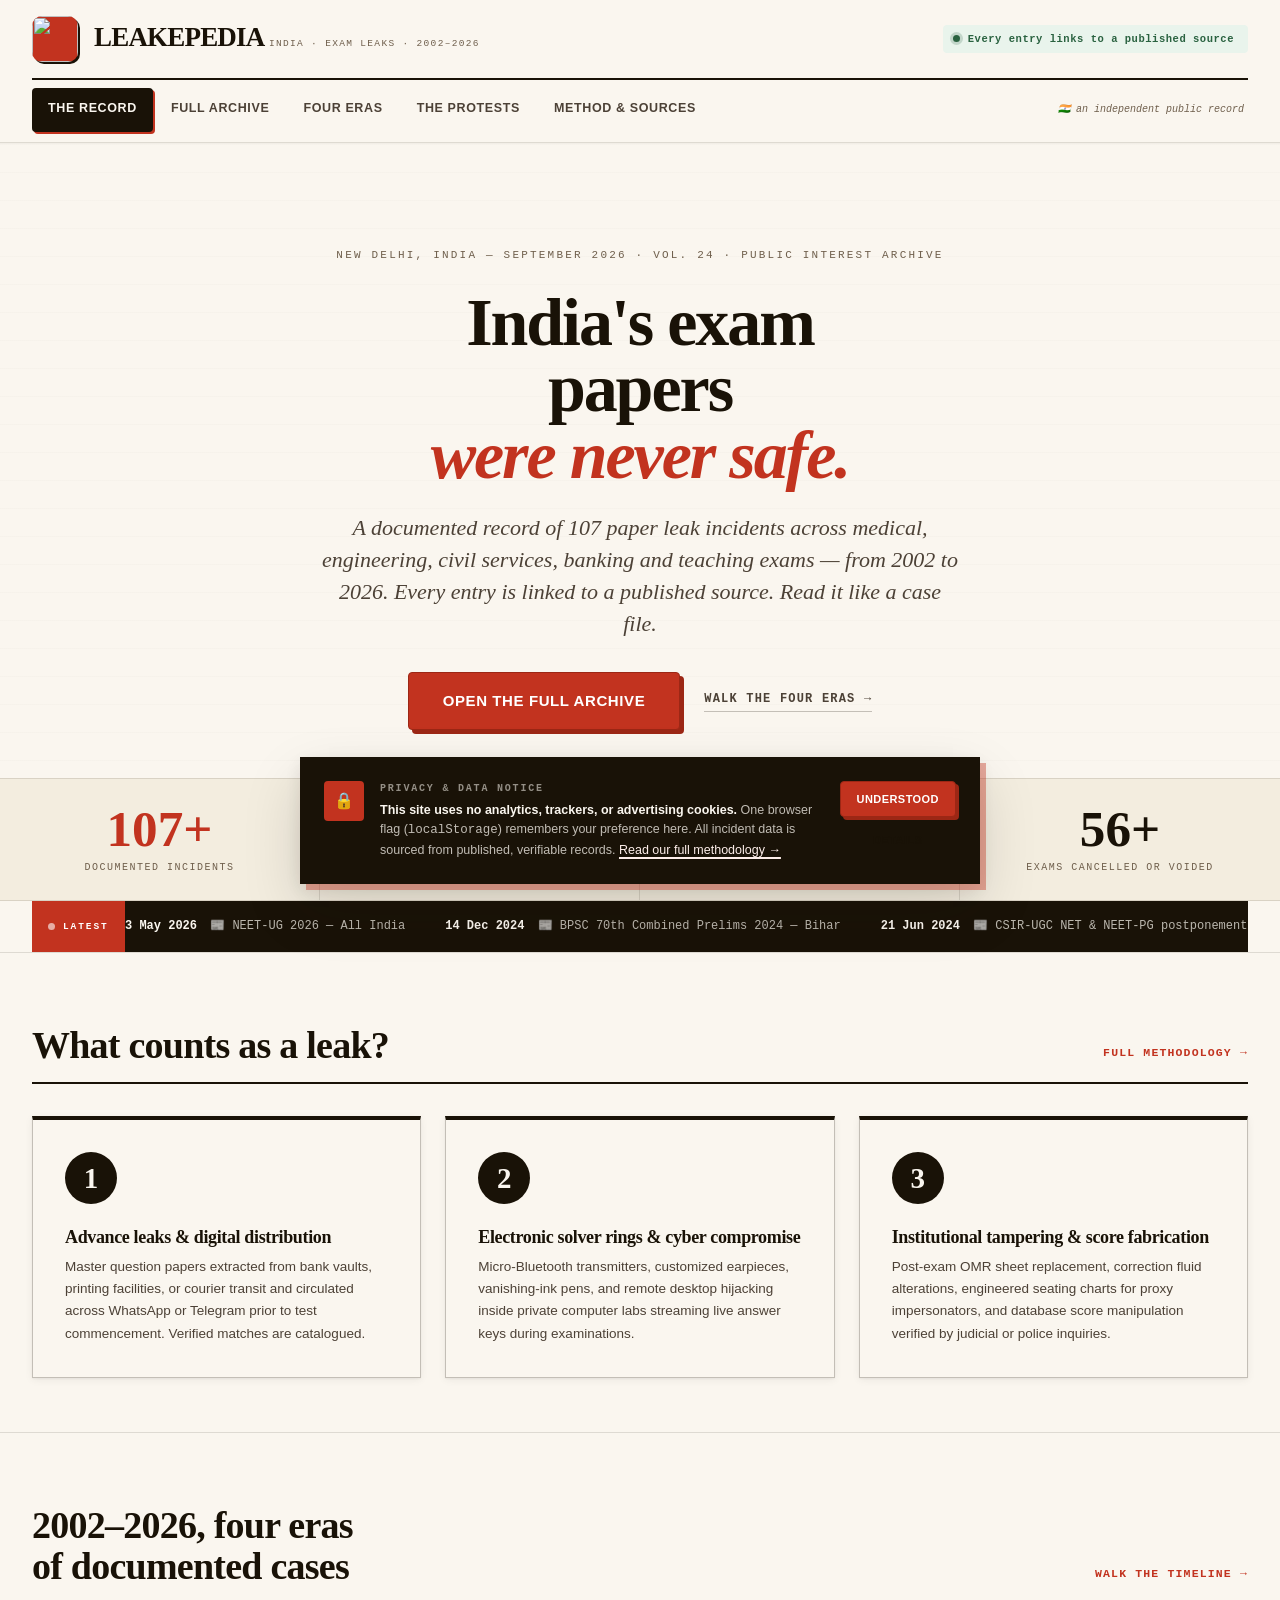
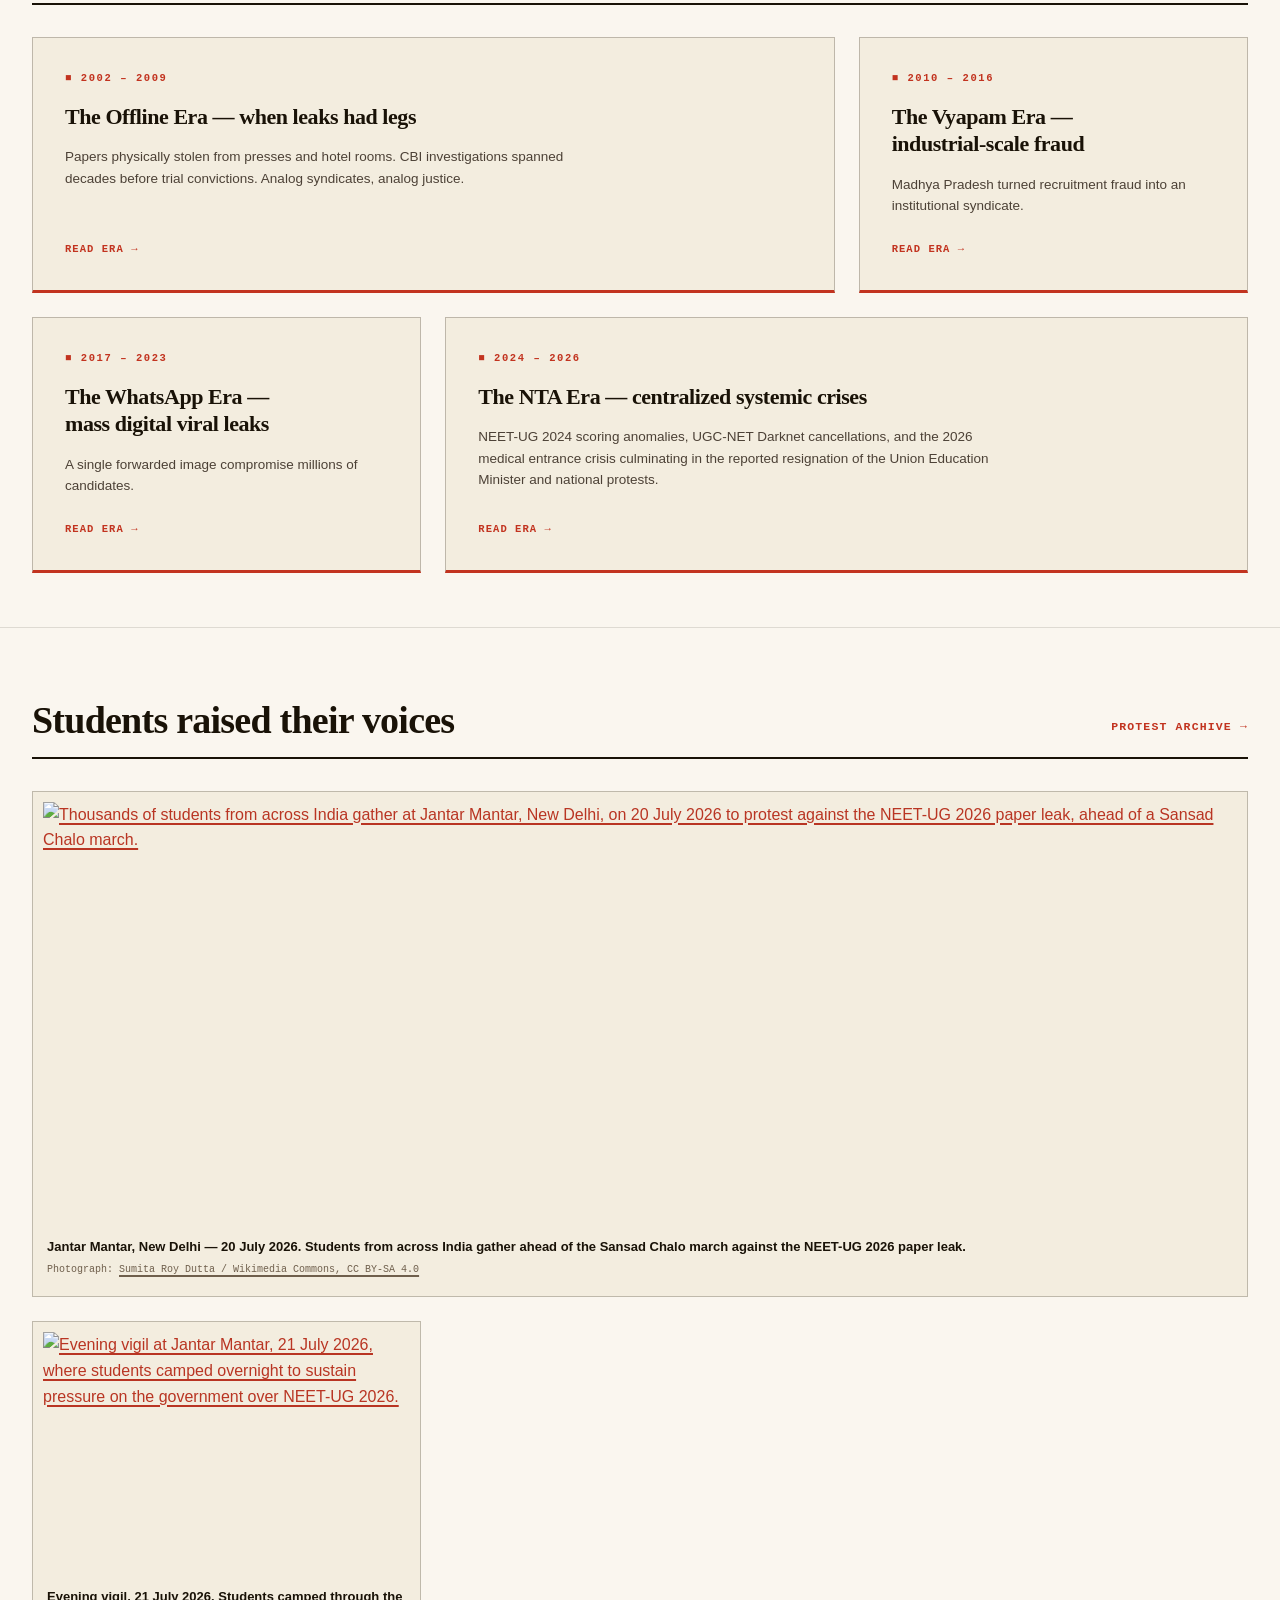
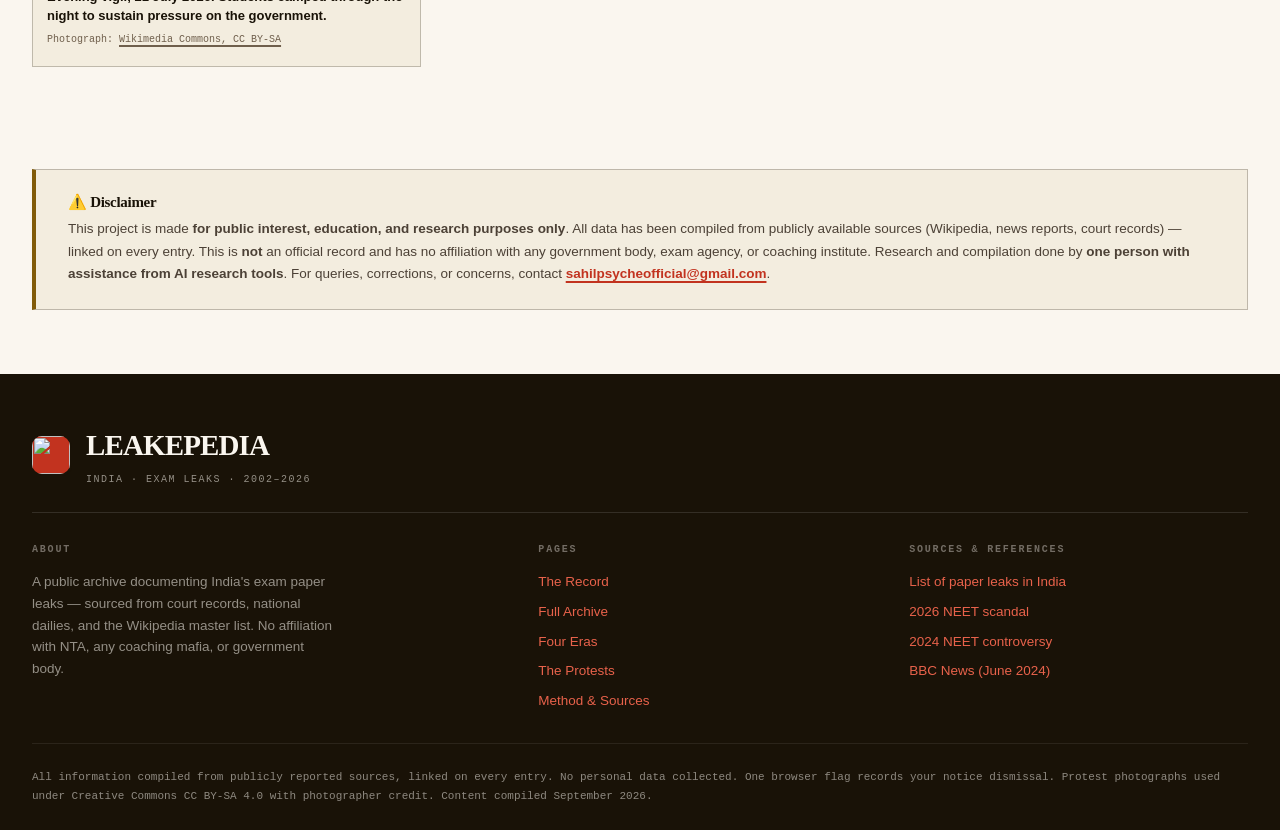
==== commit 046d2223: "Update script source paths in index.html" ====
--- a/index.html
+++ b/index.html
@@ -305,7 +305,7 @@
     })();
   </script>
 
-  <script src="assets/data.js"></script>
-  <script src="assets/app.js"></script>
+  <script src="data.js"></script>
+  <script src="app.js"></script>
 </body>
 </html>
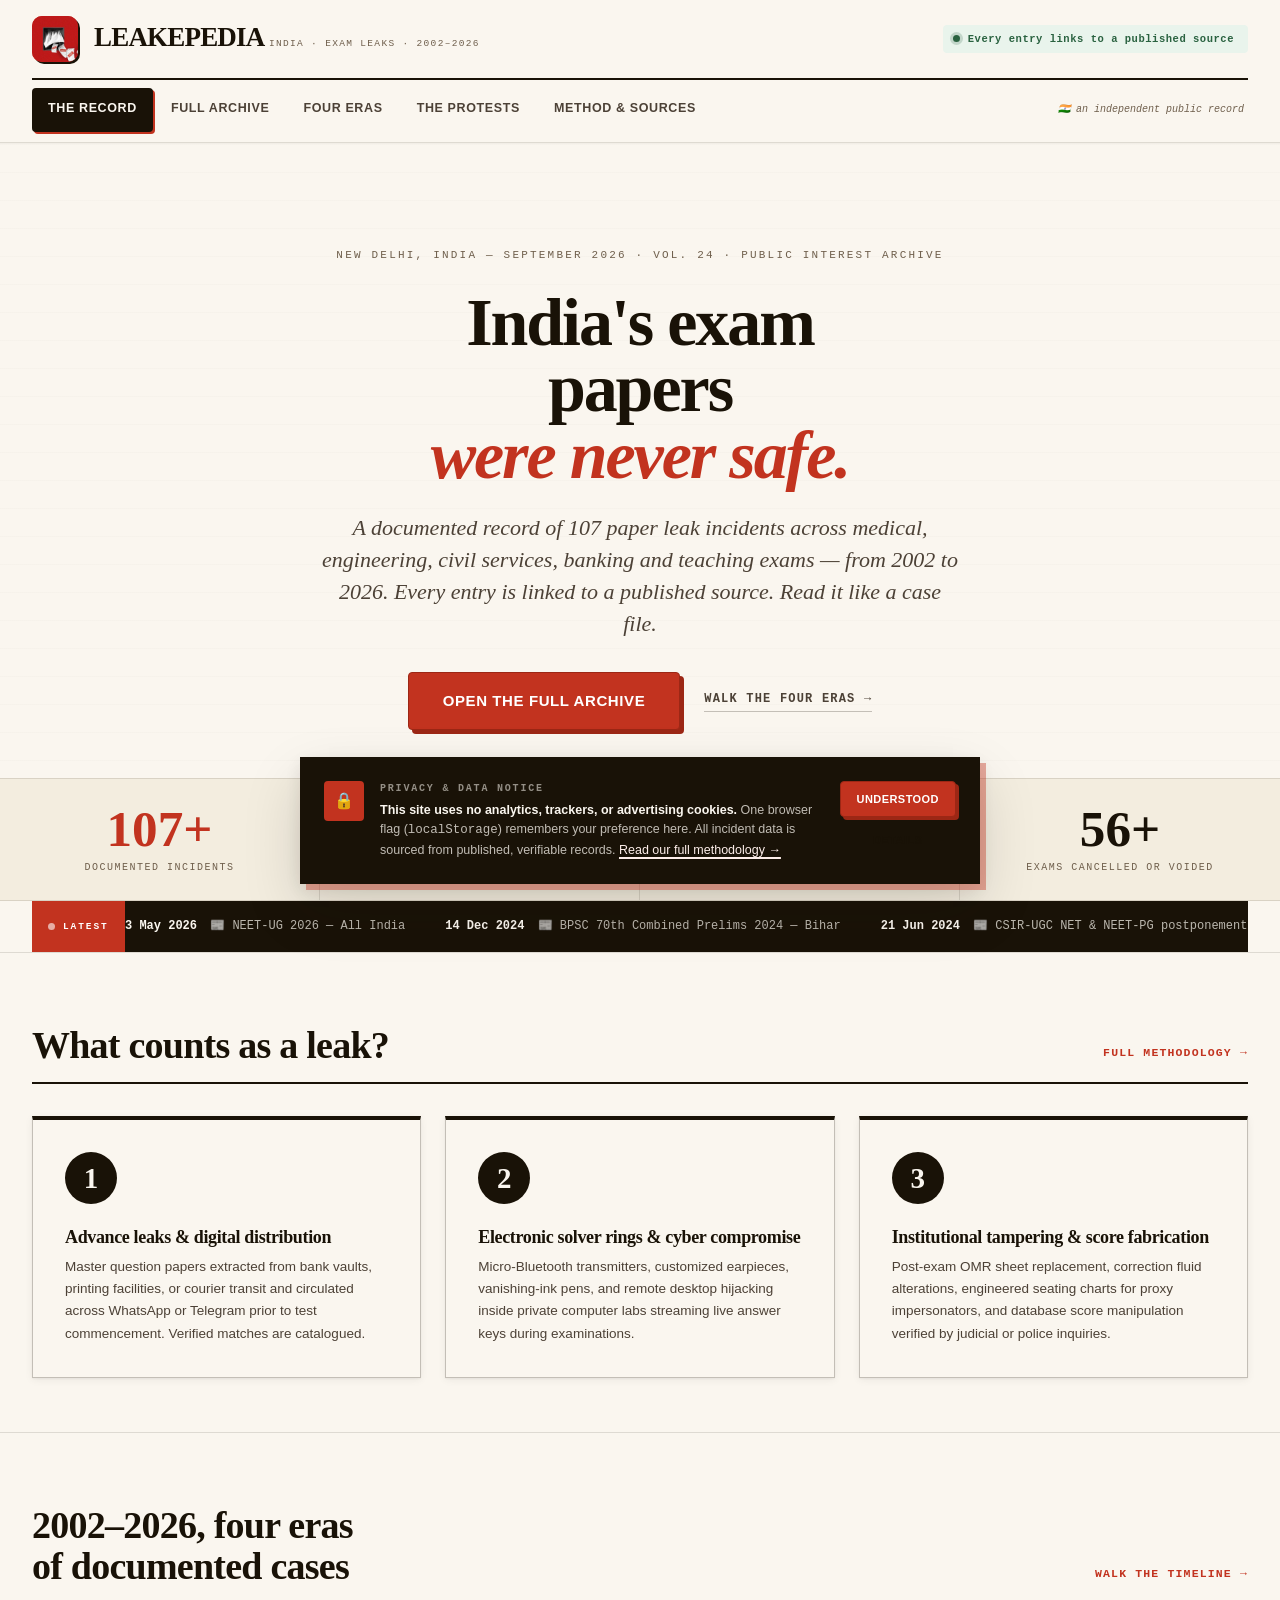
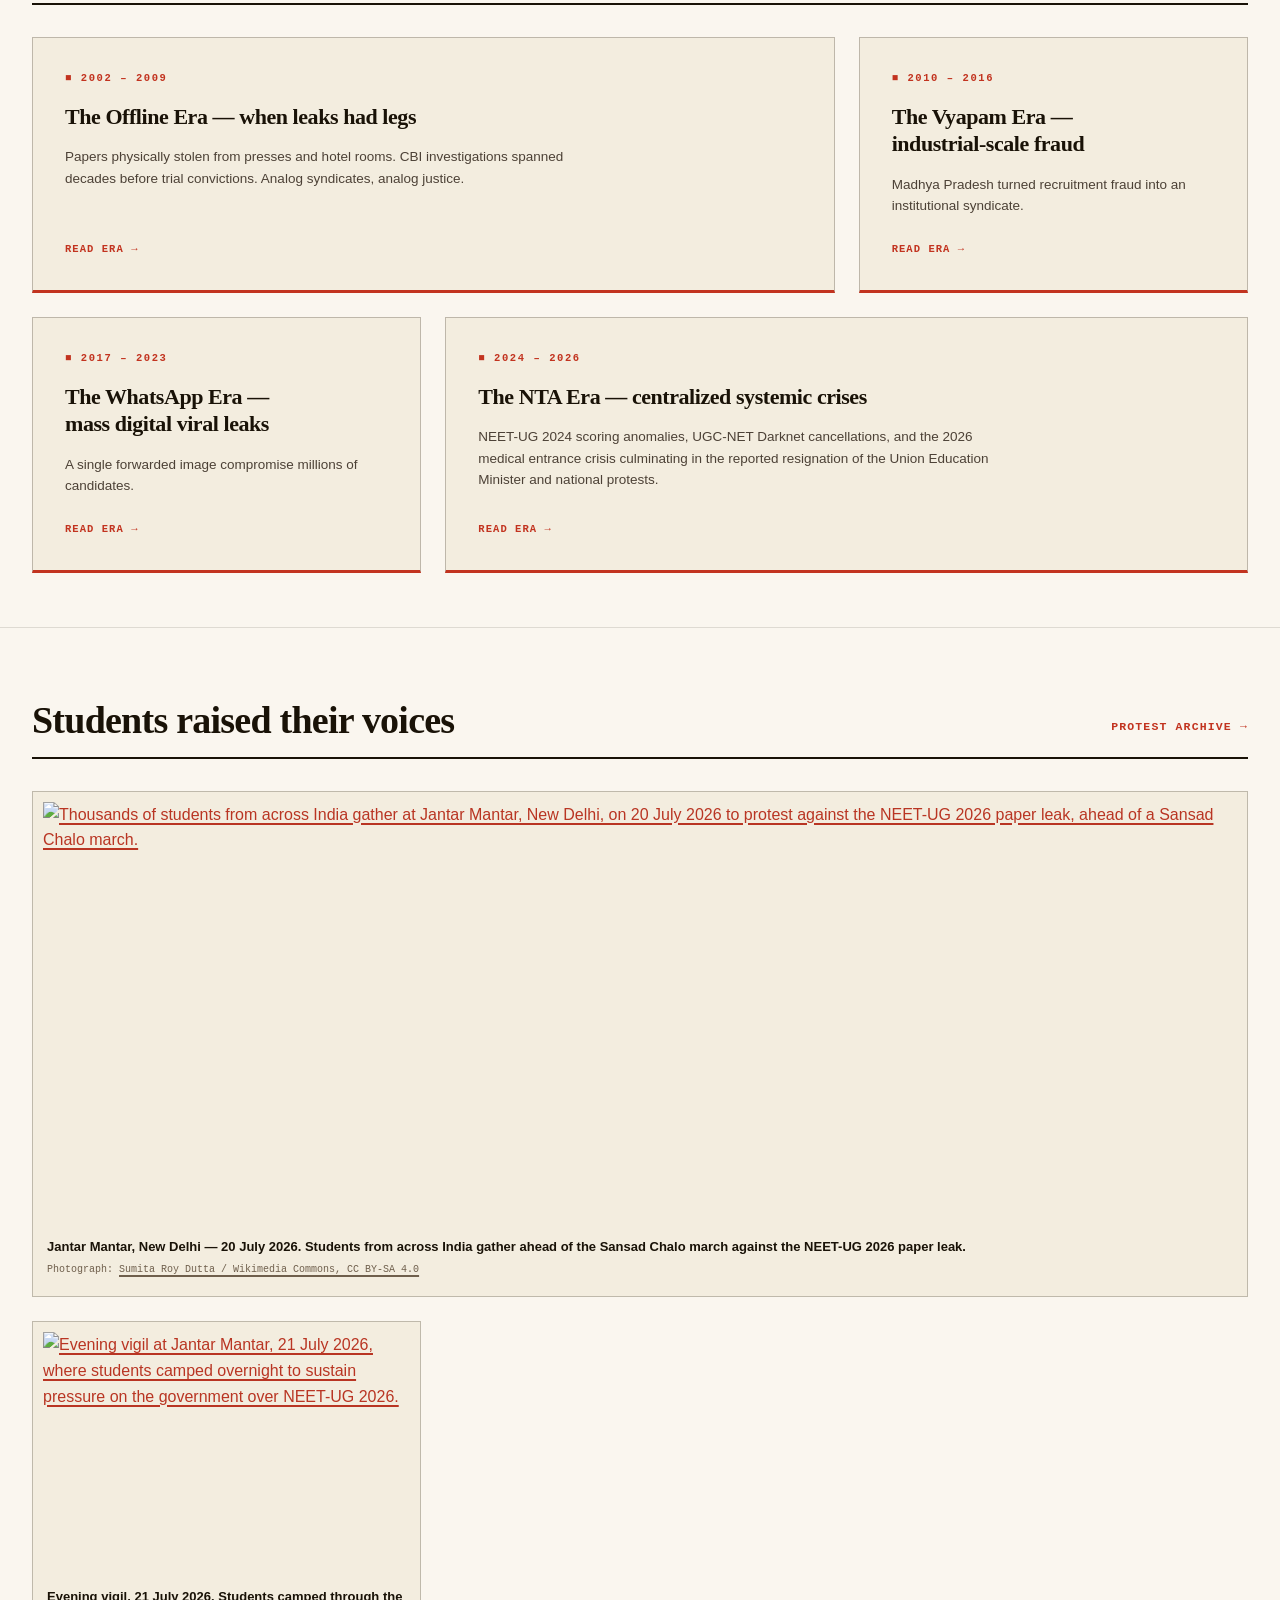
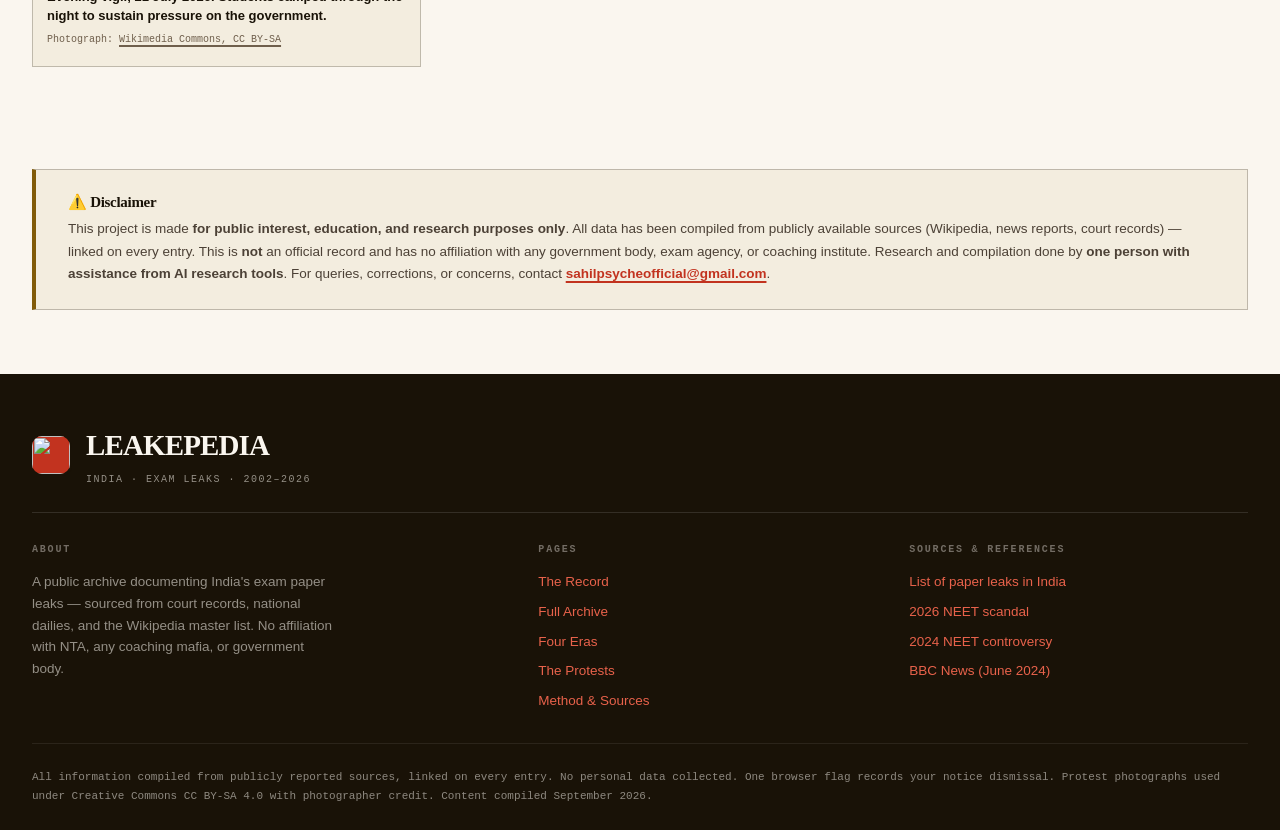
==== commit 6ae7e8f3: "Update logo image source in index.html" ====
--- a/index.html
+++ b/index.html
@@ -12,14 +12,14 @@
   <meta property="og:description" content="107 documented incidents. Medical, engineering, civil services — since 2002. Every entry is linked to a published source.">
   <meta property="og:type" content="website">
   <meta property="og:url" content="https://leakepedia.in/">
-  <meta property="og:image" content="https://leakepedia.in/assets/og-image.png">
+  <meta property="og:image" content="og-image.png">
   <meta name="twitter:card" content="summary_large_image">
   <meta name="twitter:title" content="LEAKEPEDIA — India's Exam Paper Leak Archive">
   <meta name="twitter:description" content="107 documented incidents. Medical, engineering, civil services — since 2002. Every entry is linked to a published source.">
 
   <link rel="manifest" href="manifest.json">
-  <link rel="icon" type="image/png" href="assets/icon-192.png">
-  <link rel="apple-touch-icon" href="assets/apple-touch-icon.png">
+  <link rel="icon" type="image/png" href="icon-192.png">
+  <link rel="apple-touch-icon" href="apple-touch-icon.png">
 
   <link rel="preconnect" href="https://fonts.googleapis.com">
   <link rel="preconnect" href="https://fonts.gstatic.com" crossorigin>
@@ -50,7 +50,7 @@
     <div class="wrap">
       <div class="topbar-row">
         <a class="brand" href="index.html">
-          <span class="brand-logo"><img src="assets/logo-512.png" alt="" width="46" height="46"></span>
+          <span class="brand-logo"><img src="logo-512.png" alt="" width="46" height="46"></span>
           <span class="brand-text">
             <span class="brand-name">LEAKEPEDIA</span>
             <span class="brand-sub">India · Exam Leaks · 2002–2026</span>
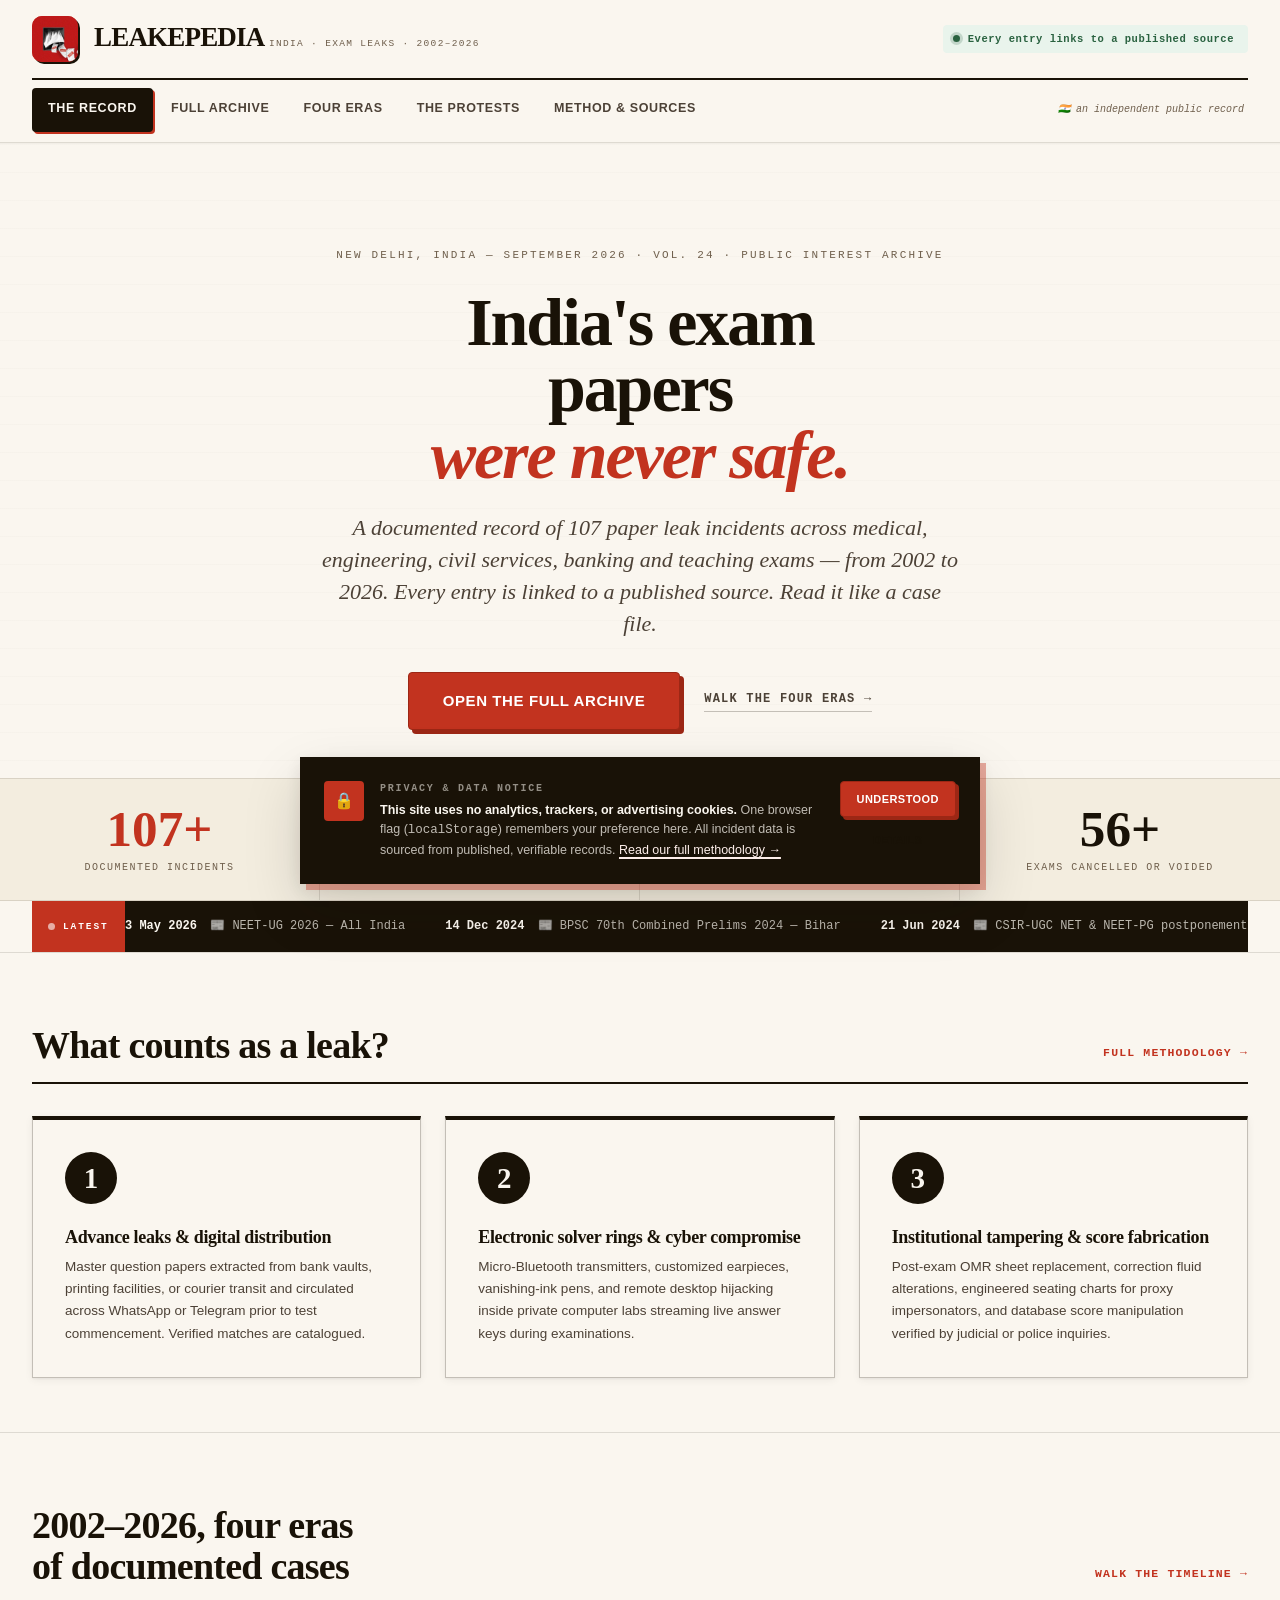
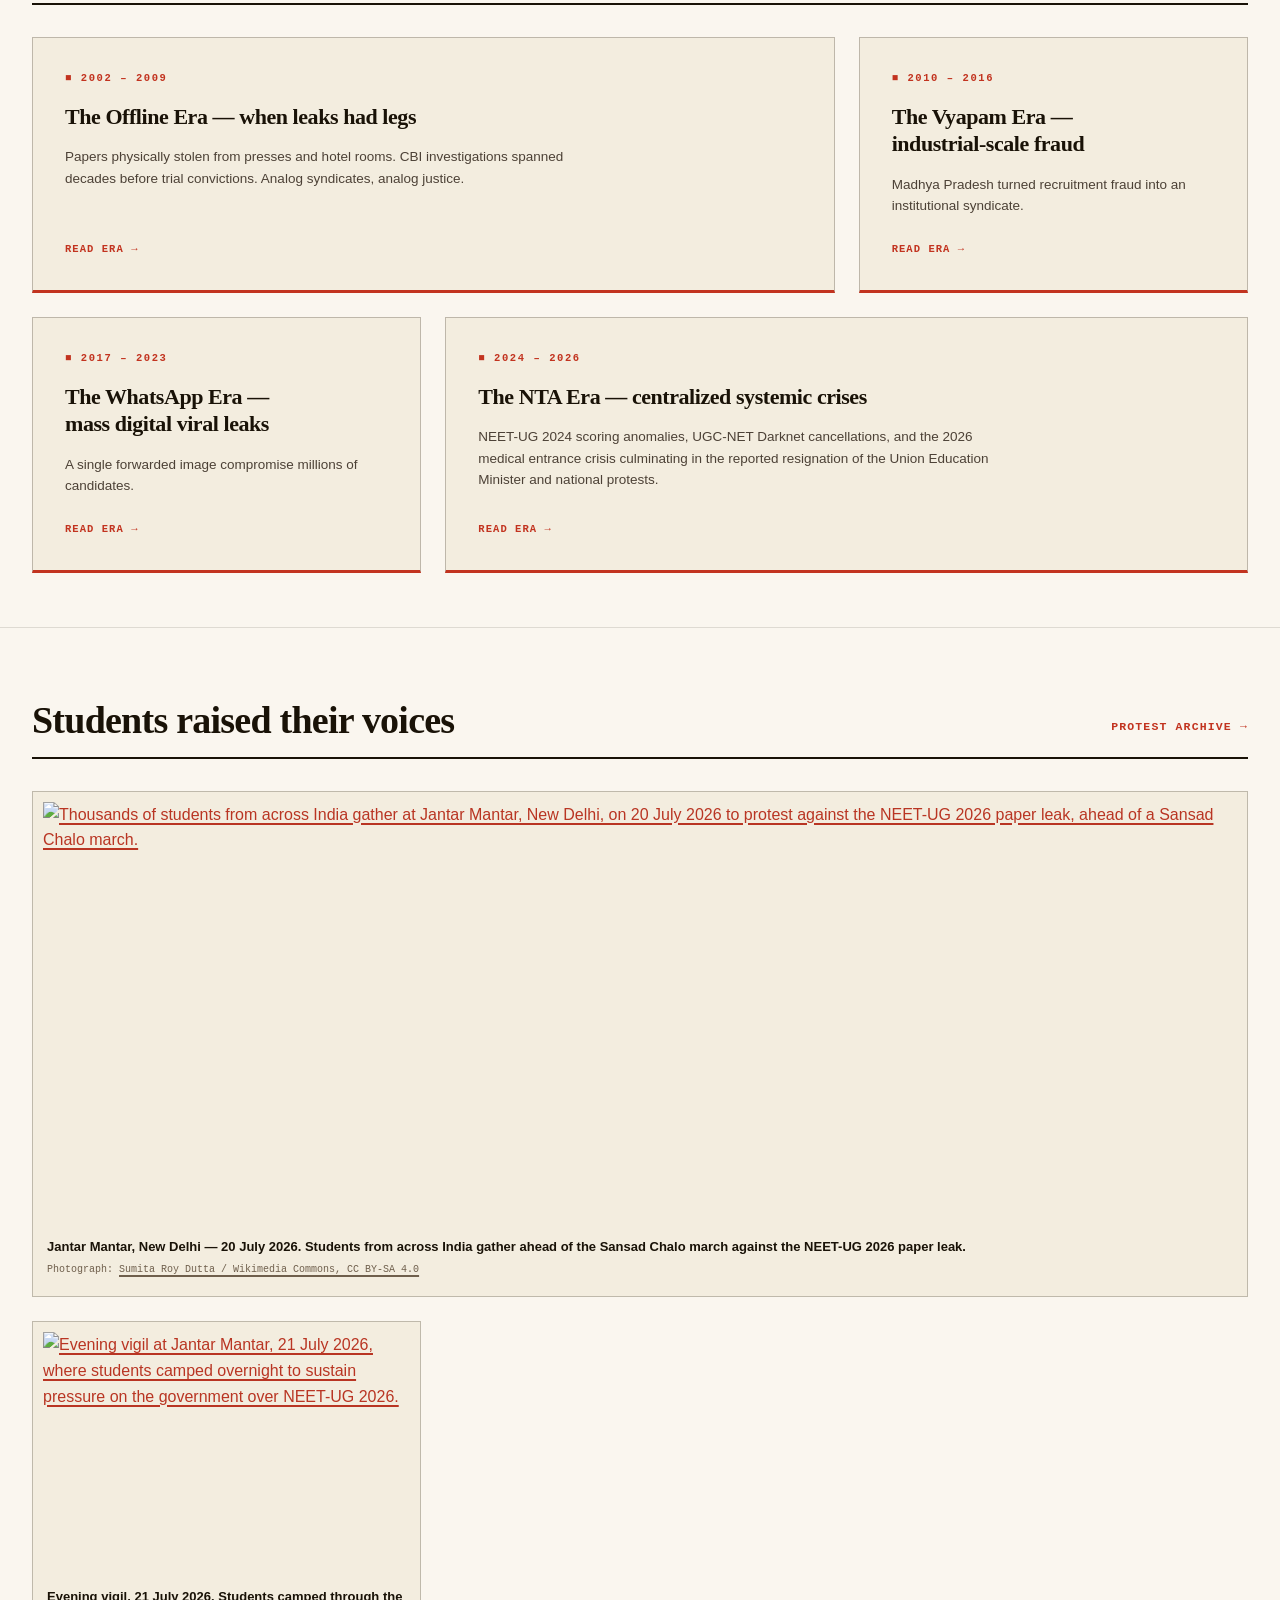
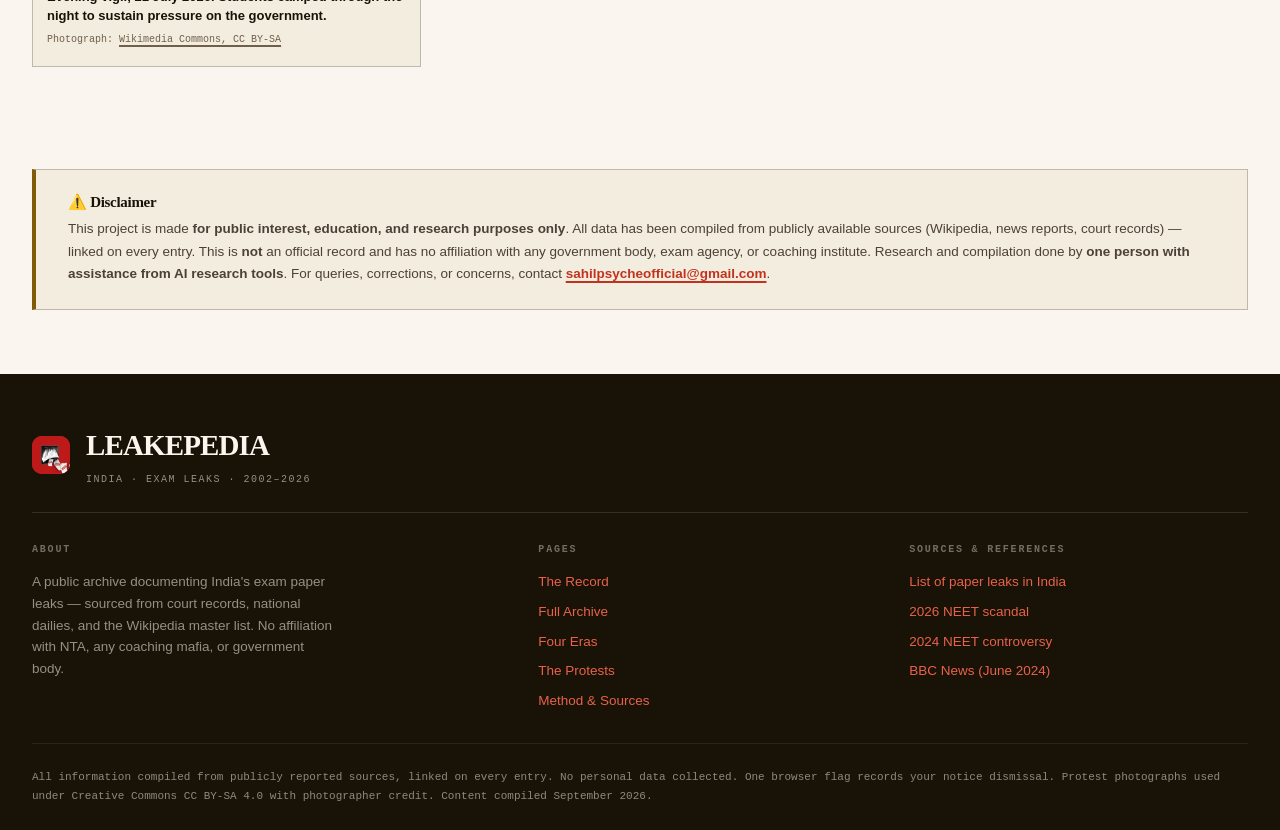
==== commit 1b1157c1: "Update logo image source in footer" ====
--- a/index.html
+++ b/index.html
@@ -223,7 +223,7 @@
   <footer class="footer">
     <div class="wrap">
       <div class="footer-masthead">
-        <span class="brand-logo" style="width:38px;height:38px;"><img src="assets/logo-512.png" alt="" width="38" height="38"></span>
+        <span class="brand-logo" style="width:38px;height:38px;"><img src="logo-512.png" alt="" width="38" height="38"></span>
         <div>
           <div class="footer-brand-name">LEAKEPEDIA</div>
           <div class="footer-brand-sub">India · Exam Leaks · 2002–2026</div>
